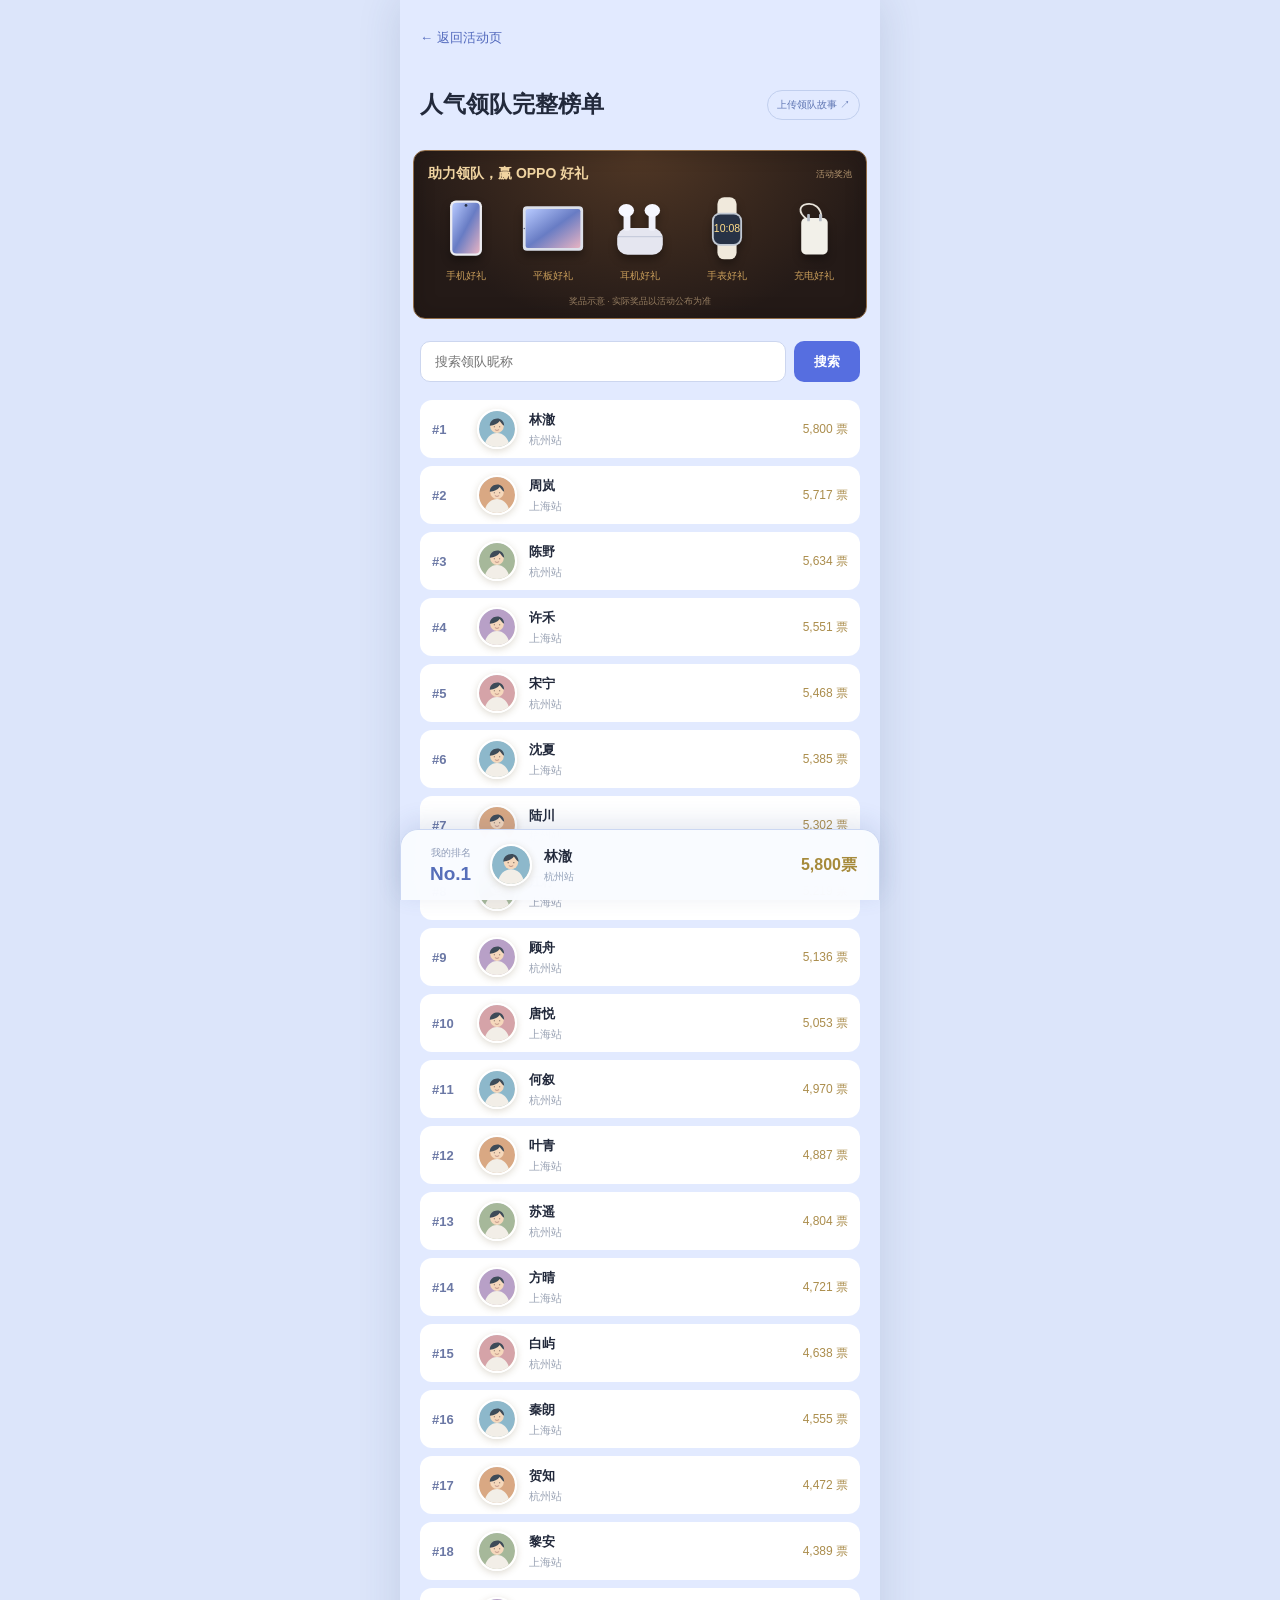
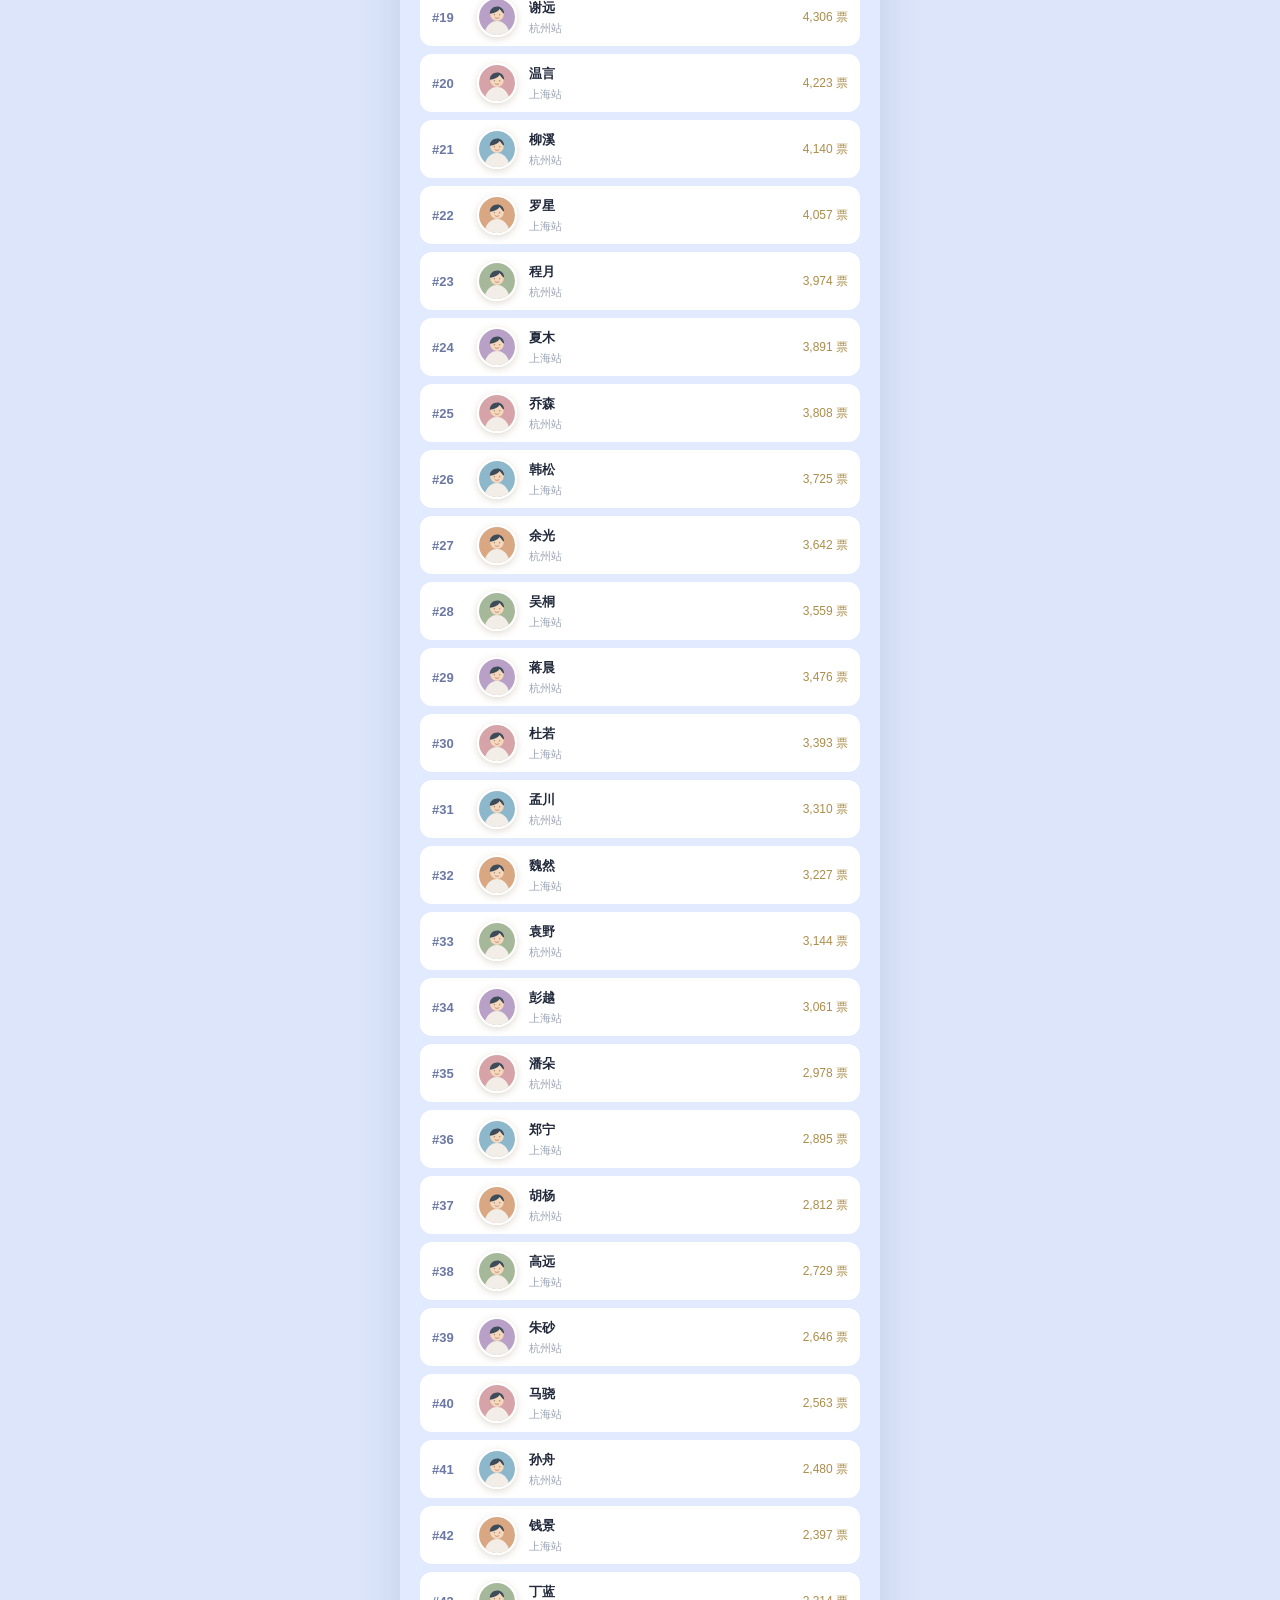
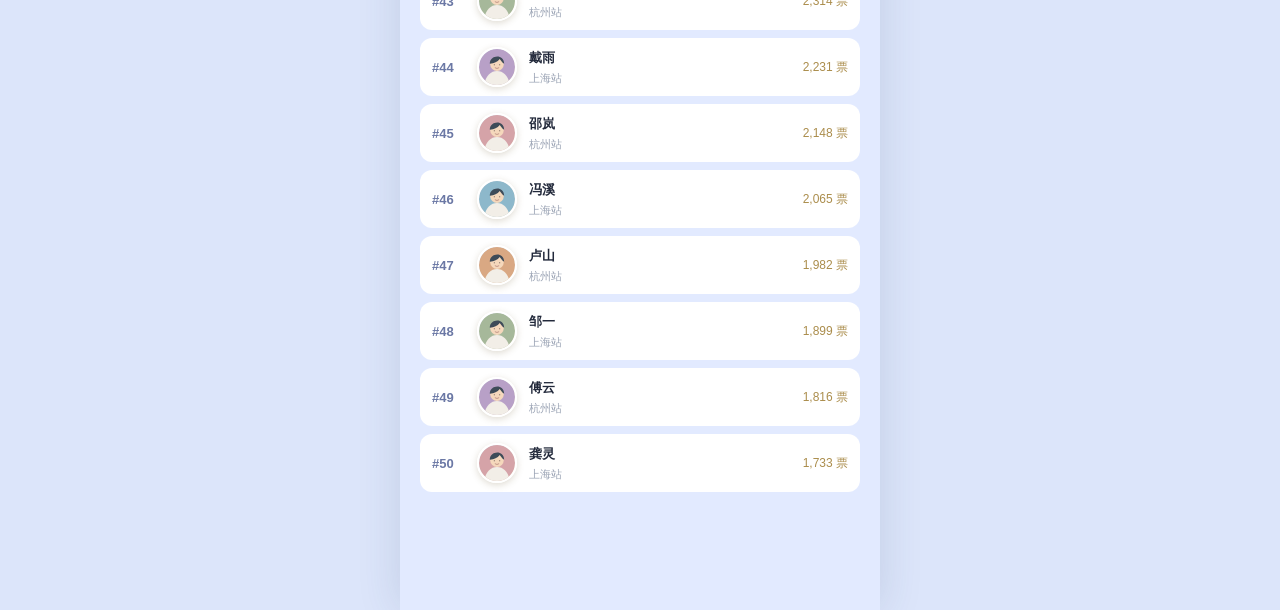
==== ranking.html @ f1cf66a9 "Add 2026 Youxiake leader awards prototype" ====
<!doctype html><html lang="zh-CN"><head><meta charset="utf-8"><meta name="viewport" content="width=device-width,initial-scale=1"><title>人气领队完整榜单</title><link rel="stylesheet" href="style.css"></head><body><main class="page"><section class="full-ranking"><a class="return-link" href="./index.html#vote">← 返回活动页</a><div class="ranking-page-heading"><h1>人气领队完整榜单</h1><a href="./leader-stories.html">上传领队故事 ↗</a></div><section class="prize-pool" aria-labelledby="prizeTitle"><div class="prize-pool-heading"><h2 id="prizeTitle">助力领队，赢 OPPO 好礼</h2><span>活动奖池</span></div><div class="prize-pool-items"><div class="prize-item"><img src="./assets/phone.svg" alt="手机好礼示意图"><span>手机好礼</span></div><div class="prize-item"><img src="./assets/tablet.svg" alt="平板好礼示意图"><span>平板好礼</span></div><div class="prize-item"><img src="./assets/earbuds.svg" alt="耳机好礼示意图"><span>耳机好礼</span></div><div class="prize-item"><img src="./assets/watch.svg" alt="手表好礼示意图"><span>手表好礼</span></div><div class="prize-item"><img src="./assets/charger.svg" alt="充电好礼示意图"><span>充电好礼</span></div></div><p>奖品示意 · 实际奖品以活动公布为准</p></section><form class="ranking-search" id="rankingSearch" role="search"><input id="nicknameSearch" type="search" placeholder="搜索领队昵称" aria-label="搜索领队昵称" autocomplete="off"><button type="submit">搜索</button></form><div id="fullRanking" class="full-ranking-list"></div></section></main><script src="ranking-data.js"></script><script src="ranking.js"></script><script src="leader-popup.js"></script></body></html>
---- style.css ----
:root{font-family:-apple-system,BlinkMacSystemFont,"PingFang SC","Microsoft YaHei",sans-serif;color:#22293b;background:#dce5fa}*{box-sizing:border-box}html{scroll-behavior:smooth}body{margin:0}button{font:inherit;cursor:pointer}.page{max-width:480px;min-height:100vh;margin:auto;background:#e2eaff;box-shadow:0 0 40px #2d467227;overflow:hidden}.hero{position:relative;min-height:430px;padding:42px 26px 30px;text-align:center;background:radial-gradient(circle at 84% 13%,#fff9 0 4%,transparent 25%),linear-gradient(155deg,#dfe9ff,#e9e6ff 70%,#dce8ff)}.hero:before,.hero:after{content:'✦';position:absolute;color:#fff;font-size:46px}.hero:before{left:20px;top:126px}.hero:after{right:26px;bottom:85px;font-size:26px}.brand{display:inline-block;min-width:180px;padding:8px 20px;border:1px solid #b9bdc9;border-radius:30px;background:#fff9;font-size:14px}.brand em{font-style:normal;font-weight:800;color:#6958d9}.year{margin-top:40px;text-align:left;padding-left:10%;font-size:38px;font-weight:300;letter-spacing:2px}.hero h1{margin:5px 0 15px;font-size:35px;font-weight:600;letter-spacing:2px}.hero p{font-size:13px;letter-spacing:2px}.countdown{display:flex;flex-direction:column;gap:6px;width:72%;margin:28px auto 0;padding:14px;border:2px solid #668cff;border-radius:8px;background:#ffffff4d;font-size:12px}.countdown strong{font-size:19px}.photo,.vote,.awards{padding:40px 24px}.photo{text-align:center;padding-top:15px}.eyebrow{display:block;font-size:10px;font-weight:800;letter-spacing:2px;color:#6474a9}.photo h2,.vote h2,.awards h2{margin:12px 0;font-size:27px;line-height:1.3}.photo>p,.vote>p,.awards>p{font-size:13px;line-height:1.7}.photo h2:after{content:'';display:block;width:54px;height:5px;border-radius:5px;background:#ffeb58;margin:12px auto}.photo-grid{display:grid;grid-template-columns:1fr 1fr;gap:8px;margin-top:24px}.tile{display:flex;align-items:end;min-height:160px;padding:10px;border-radius:10px;color:white;text-align:left;font-size:11px;font-weight:700;text-shadow:0 1px 5px #0008}.mountains{background:linear-gradient(145deg,#adc3a7 8%,#70859b 52%,#303d55)}.sky{background:linear-gradient(150deg,#9fcae9,#5f86ac 60%,#30496a)}.city{background:linear-gradient(145deg,#d0b292,#837b73 60%,#4b5664)}.forest{background:linear-gradient(145deg,#b2caa0,#588c7b 55%,#284e5a)}.asset-note{display:block;margin-top:10px;color:#8992a8;font-size:10px}.oppo{position:relative;overflow:hidden;min-height:200px;margin-top:35px;padding:40px 20px;border-radius:18px;background:radial-gradient(circle at 80% 35%,#5678ab 0,#1c315b 45%,#111c3a 75%);color:white;text-align:left}.oppo:after{content:'◉';position:absolute;right:12px;top:24px;font-size:145px;line-height:1;color:#91b7ff44}.oppo span{position:relative;z-index:1;padding:5px 10px;border:1px solid #a9d5ff;border-radius:20px;font-size:11px}.oppo h3{position:relative;z-index:1;margin:34px 0 7px;font-size:21px}.oppo p{position:relative;z-index:1;font-size:11px;color:#c6d4ee}.vote{background:#fff6cf;text-align:center}.vote .eyebrow{color:#a88637}.vote h2{font-size:31px}.ranking{display:flex;align-items:center;justify-content:space-between;margin-top:25px;padding:14px 16px;border-radius:14px;background:#fff;color:#272f45;font-size:13px}.ranking b{color:#e68154}.ranking button,.toolbar button{border:0;background:none;color:#5368d4;font-size:12px}.podium{display:flex;align-items:end;justify-content:center;gap:12px;margin:26px 0 12px}.podium>div{display:flex;flex-direction:column;align-items:center;gap:7px;width:29%}.podium i{font-style:normal;font-size:13px;color:#b49762}.podium b{display:grid;place-items:center;width:70px;height:70px;border:3px solid #fff;border-radius:50%;background:#e6e4df;color:#aaa;font-size:35px;box-shadow:0 5px 13px #ac925530}.podium .champion b{width:90px;height:90px;background:#fff3bb;border-color:#f6ce61;color:#d9b963}.podium span{font-size:12px;color:#8e8070}.vote>small{color:#9b8966;font-size:11px}.main-action{display:block;width:90%;margin:28px auto 0;padding:16px;border:0;border-radius:10px;background:#ffee57;color:#313039;font-weight:800;box-shadow:0 5px 0 #dfc93f}.prize{margin:14px 0 0;color:#9a7444}.awards{text-align:center}.awards h2{font-size:29px}.schedule{display:flex;align-items:center;justify-content:space-between;margin:28px 0;padding:16px;border:1px solid #bfcbf1;border-radius:12px;background:#f3f6ff;text-align:left}.schedule b,.schedule small{display:block}.schedule b{font-size:13px}.schedule small{margin-top:5px;color:#838ba3;font-size:11px}.schedule button{padding:8px 10px;border:1px solid #c8cde0;border-radius:20px;background:white;font-size:11px}.toolbar{display:flex;justify-content:space-between;align-items:center;margin:32px 0 14px;text-align:left}.toolbar b{font-size:19px}.award-nav{display:flex;gap:8px;overflow:auto;scrollbar-width:none;padding-bottom:15px}.award-nav button{flex:none;padding:9px 13px;border:0;border-radius:20px;background:#f4f6ff;color:#6a7594;font-size:12px}.award-nav button.active{background:#566ee0;color:white}.award{scroll-margin-top:20px;margin:12px 0 18px;padding:17px 15px 12px;border:1px solid #d9e0fa;border-radius:18px;background:#fff;text-align:left;box-shadow:0 7px 22px #41609a12}.award-head{display:flex;align-items:center;gap:12px;margin-bottom:17px}.icon{display:grid;place-items:center;flex:none;width:46px;height:46px;border-radius:12px;background:#fff0ca;color:#a87d1e;font-size:25px}.award-head>div:nth-child(2){flex:1}.award-head small{color:#a38c62;font-size:10px}.award-head h3{margin:3px 0;font-size:17px}.award-head p{margin:0;color:#9aa2b2;font-size:11px}.award-head>strong{color:#d6b971;font-size:27px}.award-head>strong small{margin-left:2px;color:#adb4c1}.green .icon{background:#e4f5e9;color:#519975}.coral .icon{background:#fff0e8;color:#e88c69}.blue .icon{background:#e9f1ff;color:#6989d1}.violet .icon{background:#f0ebff;color:#9276d1}.mint .icon{background:#e6f9f5;color:#55ab9a}.rose .icon{background:#ffebf3;color:#d2759c}.winner-row{display:flex;gap:9px;overflow-x:auto;scroll-snap-type:x mandatory;scrollbar-width:none;padding:2px 1px 8px}.winner{position:relative;display:flex;flex:0 0 91px;height:125px;flex-direction:column;align-items:center;justify-content:center;border:1px solid #e2e7f4;border-radius:10px;background:linear-gradient(150deg,#f7f9ff,#eef2fb);scroll-snap-align:start}.winner>span{position:absolute;top:8px;left:9px;color:#b3bbca;font-size:10px}.winner b{font-size:43px;font-weight:300;color:#c1cadc}.winner small{font-size:10px;color:#a7afbd}.subgroup{margin:10px 0 8px;color:#657394;font-size:12px;font-weight:700}.swipe-hint{text-align:right;color:#aab2c2;font-size:10px}.footnote{display:block;margin:30px 0;color:#9ca5ba;font-size:11px}footer{padding:32px;text-align:center;background:#d5e0fa;color:#586c9b;font-weight:700}footer small{font-size:11px;font-weight:400}.toast{position:fixed;z-index:4;left:50%;bottom:28px;transform:translateX(-50%);width:max-content;max-width:90vw;padding:11px 17px;border-radius:20px;background:#263248;color:white;font-size:12px;opacity:0;pointer-events:none;transition:opacity .2s}.toast.visible{opacity:1}dialog{max-width:380px;width:calc(100% - 40px);border:0;border-radius:17px;padding:22px;color:#273047;box-shadow:0 15px 55px #1b2e6070}dialog::backdrop{background:#14234580}dialog h2{margin:5px 0 18px}dialog p{font-size:13px;line-height:1.8}.close{float:right;border:0;background:none;font-size:23px}.dialog-ok{width:100%;margin-top:10px;padding:12px;border:0;border-radius:9px;background:#566ee0;color:white}@media(max-width:360px){.photo,.vote,.awards{padding-left:17px;padding-right:17px}.hero h1{font-size:30px}.tile{min-height:130px}}

.photo-carousel{position:relative;width:min(100%,330px);aspect-ratio:3/4;margin:24px auto 0;overflow:hidden;border-radius:14px;box-shadow:0 12px 30px #334a7540}.photo-track{display:flex;width:100%;height:100%;transition:transform .4s ease}.photo-slide{display:flex;align-items:end;flex:0 0 100%;width:100%;height:100%;padding:22px;color:white;text-align:left;font-size:17px;font-weight:700;text-shadow:0 2px 8px #0008}.photo-arrow{position:absolute;top:50%;transform:translateY(-50%);display:grid;place-items:center;width:34px;height:42px;border:0;border-radius:8px;background:#17243d88;color:white;font-size:29px}.photo-arrow.previous{left:9px}.photo-arrow.next{right:9px}.photo-pagination{display:flex;justify-content:center;gap:7px;margin:14px 0 0}.photo-pagination button{width:7px;height:7px;padding:0;border:0;border-radius:10px;background:#aebbd9}.photo-pagination button.active{width:19px;background:#5f7fe4}@media(prefers-reduced-motion:reduce){.photo-track{transition:none}}

.ranking{align-items:flex-start;text-align:left}.ranking small{color:#9a9da3;font-size:10px}.podium{gap:5px}.podium .leader-card{width:32%;padding:11px 3px 14px;background:#fffefa;border:1px solid #f5e2a0;border-radius:14px}.podium .leader-card:nth-child(2){padding-top:17px;border-color:#eac763;box-shadow:0 7px 18px #d2ae4950}.leader-card{display:flex;flex-direction:column;align-items:center;min-width:0;text-align:center}.leader-rank{font-size:11px;font-weight:800;color:#b18f50}.leader-avatar{display:grid;place-items:center;flex:none;width:48px;height:48px;margin:7px auto;border:2px solid #f1d384;border-radius:50%;background:linear-gradient(145deg,#d6e0f2,#f3e6ca);color:#aaacc0;font-size:24px}.featured .leader-avatar{width:65px;height:65px}.leader-card strong{width:100%;overflow:hidden;text-overflow:ellipsis;white-space:nowrap;font-size:12px}.leader-station{width:100%;overflow:hidden;text-overflow:ellipsis;white-space:nowrap;margin-top:3px;color:#9299a9;font-size:10px}.leader-votes{margin-top:5px;color:#c09049;font-size:10px;font-weight:700}.leader-grid{display:grid;grid-template-columns:repeat(5,minmax(0,1fr));gap:10px 4px;margin-top:20px}.leader-grid .leader-card{padding:8px 1px 9px;background:#fff9e9;border-radius:10px}.leader-grid .leader-avatar{width:42px;height:42px;font-size:20px}.leader-grid .leader-card strong{font-size:10px}.leader-grid .leader-station,.leader-grid .leader-votes{font-size:9px}.ranking-link{display:block;width:90%;margin:20px auto 0;padding:12px;border:1px solid #d3b95f;border-radius:9px;color:#645321;text-decoration:none;font-size:13px;font-weight:700;background:#fff9df}.full-ranking{min-height:100vh;padding:28px 20px;background:#e2eaff}.return-link{display:inline-block;margin-bottom:32px;color:#5269bd;text-decoration:none;font-size:13px}.full-ranking h1{margin:10px 0;font-size:27px}.full-ranking>p{font-size:13px}.ranking-disclaimer{margin:20px 0;padding:13px;border-radius:10px;background:#fff9d9;color:#806d3b;font-size:11px}.full-ranking-row{display:flex;align-items:center;gap:12px;margin-bottom:8px;padding:9px 12px;border-radius:12px;background:#fff}.full-ranking-row>b{width:33px;color:#6b78a5;font-size:13px}.full-ranking-row .leader-avatar{width:40px;height:40px;margin:0;font-size:20px}.full-ranking-row>div:nth-child(3){flex:1}.full-ranking-row strong,.full-ranking-row small{display:block}.full-ranking-row strong{font-size:13px}.full-ranking-row small{margin-top:4px;color:#9aa3b4;font-size:11px}.full-ranking-row>span{color:#ab8d4c;font-size:12px}@media(max-width:360px){.leader-grid{gap:8px 2px}.leader-grid .leader-avatar{width:36px;height:36px}}

/* Compact five-column leader ranking */
.podium{gap:7px;margin:20px 0 12px}.podium .leader-card{padding:9px 3px 10px}.podium .leader-card:nth-child(2){padding-top:12px}.leader-avatar,.featured .leader-avatar,.leader-grid .leader-avatar{display:block;object-fit:cover;margin:0 auto 7px;border:2px solid #fff;border-radius:50%;box-shadow:0 2px 7px #6e5b3038}.featured .leader-avatar{width:57px;height:57px}.leader-grid{gap:7px 4px;margin-top:15px}.leader-grid .leader-card{padding:8px 2px;background:#fff9e9}.leader-grid .leader-avatar{width:40px;height:40px}.leader-identity{display:flex;justify-content:center;align-items:center;gap:2px;width:100%;white-space:nowrap}.leader-identity span{color:#89909a;font-size:9px}.leader-identity strong{width:auto;max-width:42px;font-size:10px}.leader-score{display:flex;justify-content:center;gap:5px;width:100%;margin-top:5px;color:#a7793e;font-size:9px;font-weight:700;white-space:nowrap}.podium .leader-identity span,.podium .leader-identity strong{font-size:11px}.podium .leader-score{font-size:10px}.full-ranking-row .leader-avatar{object-fit:cover}.full-ranking-row>span{font-variant-numeric:tabular-nums}@media(max-width:360px){.leader-grid .leader-avatar{width:34px;height:34px}.leader-grid .leader-identity{gap:1px}.leader-grid .leader-identity span,.leader-grid .leader-identity strong,.leader-grid .leader-score{font-size:8px}}

.award-head{position:relative;justify-content:center;text-align:center}.award-head>div:nth-child(2){flex:0 1 auto}.award-head .icon{position:absolute;left:0;top:0}.award-head>strong{position:absolute;right:0;top:4px}.award-head h3{font-size:18px}.is-revealed{background:linear-gradient(145deg,#4b2d20,#261c1c);border-color:#9b704b;color:#fff}.is-revealed .award-head h3{color:#fff5d8}.is-revealed .award-head p,.is-revealed .award-head small{color:#d3b89e}.is-revealed .award-head>strong{color:#efcd8f}.revealed-grid{display:grid;grid-template-columns:repeat(5,minmax(0,1fr));gap:17px 7px;padding:8px 0 10px}.revealed-winner{min-width:0;text-align:center}.revealed-winner img{display:block;width:min(100%,58px);aspect-ratio:1;margin:0 auto 5px;object-fit:cover;border:2px solid #c18d58;border-radius:50%;background:#bda78d}.revealed-winner span{display:block;overflow:hidden;text-overflow:ellipsis;white-space:nowrap;color:#f4dec2;font-size:11px}@media(max-width:360px){.revealed-grid{gap:14px 4px}.revealed-winner span{font-size:10px}}

.question-avatar{display:grid;place-items:center;width:min(100%,58px);aspect-ratio:1;margin:0 auto 5px;border:2px solid #c7d2ea;border-radius:50%;background:linear-gradient(145deg,#f6f8ff,#e6ecf9);color:#a5b2ca;font-size:28px;font-weight:300}.pending-winner span{color:#a3adbd}.award .subgroup{text-align:center;margin:14px 0 9px}.award .revealed-grid{padding-bottom:4px}

.award-head{min-height:auto;margin-bottom:14px}.award-head>div:nth-child(1){flex:1}.award-head h3{margin:0 0 6px;font-size:19px}.award-head p{font-size:12px;letter-spacing:.3px}.is-revealed .award-head p{color:#d3b89e}

.vote-title{position:relative;display:flex;justify-content:center;align-items:flex-start;margin:8px 0 18px}.vote-title h2{margin:0;font-size:29px}.vote-title button{position:absolute;right:0;top:10px;padding:5px 7px;border:1px solid #d7bd75;border-radius:20px;background:#fff9e8;color:#8d7036;font-size:10px;white-space:nowrap}.half-sheet{position:fixed;top:auto;bottom:0;left:0;right:0;width:min(100%,480px);max-width:none;max-height:65vh;margin:0 auto;padding:24px 23px calc(22px + env(safe-area-inset-bottom));border-radius:20px 20px 0 0;overflow:auto}.half-sheet h2{font-size:21px}.half-sheet ol{padding-left:23px;margin:20px 0}.half-sheet li{margin:0 0 18px;padding-left:2px;font-size:14px}.half-sheet li p{margin:6px 0 0;color:#737d90;font-size:12px;line-height:1.6}.half-sheet .dialog-ok{position:sticky;bottom:0}@media(max-width:390px){.vote-title{padding-top:27px}.vote-title button{top:0}.vote-title h2{font-size:27px}}

.avatar-button{display:block;margin:0 auto;padding:0;border:0;border-radius:50%;background:none;cursor:pointer}.avatar-button:focus-visible{outline:3px solid #5d75df;outline-offset:3px}.leader-dialog{width:min(400px,calc(100% - 28px));max-width:none;max-height:94vh;padding:12px;border:0;border-radius:19px;background:#fff;overflow:auto;box-shadow:0 18px 60px #0e1b3a80}.leader-dialog::backdrop{background:#17213d99}.leader-dialog-inner{position:relative}.leader-dialog-close{position:absolute;z-index:2;right:8px;top:8px;width:32px;height:32px;border:0;border-radius:50%;background:#ffffffd9;color:#29344d;font-size:22px}.leader-poster{position:relative;display:flex;flex-direction:column;align-items:center;justify-content:center;aspect-ratio:3/4;overflow:hidden;border-radius:13px;background:radial-gradient(circle at 50% 30%,#e6ecff 0,#cbd9fc 38%,#687fcb 100%);color:#243258;text-align:center}.poster-brand{position:absolute;top:20px;padding:5px 14px;border:1px solid #8293c1;border-radius:20px;background:#fffb;font-size:11px}.poster-glow{position:absolute;right:25px;top:75px;color:#fff9;font-size:55px}.leader-poster img{width:105px;height:105px;object-fit:cover;border:4px solid white;border-radius:50%;box-shadow:0 8px 25px #324d8a55}.poster-station{margin-top:18px;font-size:13px}.leader-poster h2{margin:5px 0 15px;font-size:30px}.poster-stats{display:flex;width:78%;justify-content:center;gap:38px;padding:13px 0;border-top:1px solid #ffffff9c;border-bottom:1px solid #ffffff9c}.poster-stats small,.poster-stats strong{display:block}.poster-stats small{font-size:11px;color:#4d6097}.poster-stats strong{margin-top:5px;font-size:19px}.poster-caption{position:absolute;bottom:17px;font-size:11px;letter-spacing:2px}.leader-dialog-actions{display:flex;gap:10px;margin-top:12px}.leader-dialog-actions button{flex:1;padding:13px;border:0;border-radius:9px;background:#ffe85a;color:#2d3347;font-weight:700}.leader-dialog-actions button+button{border:1px solid #c9d2e8;background:#fff;color:#5366a4}

.ranking-search{display:flex;gap:8px;margin:22px 0 18px}.ranking-search input{flex:1;min-width:0;padding:12px 14px;border:1px solid #ccd6ef;border-radius:10px;background:#fff;color:#273047;font:inherit;font-size:13px}.ranking-search input:focus{outline:2px solid #7c95e6;outline-offset:1px}.ranking-search button{padding:0 20px;border:0;border-radius:10px;background:#566ee0;color:#fff;font-size:13px;font-weight:600}.ranking-empty{text-align:center;padding:35px 10px;color:#7d89a3;font-size:13px}.full-ranking-row>div:has(>strong){flex:1}

.task-sheet{position:fixed;top:auto;bottom:0;left:0;right:0;width:min(100%,480px);max-width:none;max-height:72vh;margin:0 auto;padding:10px 20px calc(20px + env(safe-area-inset-bottom));overflow:auto;border:0;border-radius:22px 22px 0 0;background:linear-gradient(180deg,#e8eeff,#f8faff);color:#293650;box-shadow:0 -12px 45px #263e6c30}.task-sheet::backdrop{background:#1c2a486e}.task-handle{width:35px;height:4px;margin:0 auto 20px;border-radius:5px;background:#bbc9e9}.task-heading{display:flex;justify-content:space-between;align-items:center;margin-bottom:8px}.task-heading span{font-size:11px;color:#7184b5;letter-spacing:2px}.task-heading h2{margin:5px 0 9px;font-size:21px}.task-close{align-self:flex-start;width:30px;height:30px;padding:0;border:0;border-radius:50%;background:#fff;color:#7c88a4;font-size:23px}.task-row{display:flex;align-items:center;gap:11px;padding:17px 0;border-bottom:1px solid #dfe6f5}.task-row:last-child{border:0}.task-icon{display:grid;place-items:center;flex:none;width:40px;height:44px;border-radius:12px;background:#dee7ff;color:#637bdd;font-size:25px}.task-copy{flex:1;min-width:0}.task-name{font-size:13px;font-weight:700;line-height:1.5}.task-type{display:inline-block;margin-top:4px;padding:2px 6px;border-radius:4px;background:#e9eefc;color:#8894b1;font-size:9px}.task-copy p{margin:5px 0;color:#8b96ae;font-size:10px;line-height:1.6}.task-copy strong{font-size:11px;color:#a58a31}.task-action{flex:none;padding:8px 12px;border:0;border-radius:20px;background:#ffeb66;color:#635323;font-size:12px;font-weight:600}.task-action:active{background:#f2d950}.task-feedback{margin:5px 0 0;font-size:11px;line-height:1.7;color:#657ba7}.task-feedback:empty{display:none}@media(max-width:360px){.task-sheet{padding-left:15px;padding-right:15px}.task-row{gap:8px}.task-icon{width:33px;height:38px}.task-action{padding:8px 10px}.task-heading h2{font-size:19px}}

.task-copy .task-type{display:block;width:max-content;margin:0 0 7px;padding:0;background:none;color:#596fa9;font-size:12px;font-weight:700}.task-copy p{margin:0 0 7px;color:#485974;font-size:12px;line-height:1.7}

.available-points{margin:11px 0 0;text-align:center;color:#8994aa;font-size:11px;line-height:1.5}.available-points b{margin-left:4px;color:#a58a31;font-size:13px;font-weight:700}.task-points{margin:0 0 2px;text-align:left}

.vote-result{width:min(340px,calc(100% - 48px));padding:27px 22px 20px;text-align:center;border:0;border-radius:18px;background:#f8faff;color:#293650}.vote-result::backdrop{background:#14234570}.vote-success-icon{display:grid;place-items:center;width:48px;height:48px;margin:0 auto 13px;border-radius:50%;background:#e3ebff;color:#617cdf;font-size:27px}.vote-result h2{margin:0 0 15px;font-size:21px}.vote-result p{margin:0;font-size:14px;line-height:1.9}.vote-result p strong{color:#a58a31;white-space:nowrap}.vote-result>small{display:block;margin-top:9px;color:#8b95ab;font-size:11px}.vote-result form button{width:100%;margin-top:24px;padding:12px;border:0;border-radius:9px;background:#ffeb66;color:#635323;font-weight:700}

.poster-award{margin-top:8px;padding:7px 15px;border:1px solid #ffffffa6;border-radius:20px;background:#ffffff40;color:#475d9a;font-size:13px;letter-spacing:2px}.leader-dialog-inner>.poster-stats{width:100%;margin:12px 0 0;padding:13px 0;border:1px solid #e3e9f6;border-radius:10px;background:#f5f8ff;gap:0}.leader-dialog-inner>.poster-stats>div{flex:1}.leader-dialog-inner>.poster-stats>div+div{border-left:1px solid #dce4f3}.leader-dialog-inner>.poster-stats strong{font-size:19px;color:#334c8c}.leader-promotions{display:grid;grid-template-columns:repeat(2,minmax(0,1fr));gap:12px;margin-top:14px}.leader-promotions[hidden]{display:none}.leader-promotion{min-width:0;display:block;text-decoration:none;text-align:left;color:#33415d}.leader-promotion img{display:block;width:100%;aspect-ratio:1;object-fit:cover;border-radius:9px;background:#e9edf7}.leader-promotion>span{display:block;margin:6px 0 3px;color:#8b97ad;font-size:10px}.leader-promotion>strong{display:-webkit-box;-webkit-box-orient:vertical;-webkit-line-clamp:2;overflow:hidden;font-size:12px;font-weight:600;line-height:1.6}.leader-dialog{overscroll-behavior:contain}

/* Compact profile promotions, with the poster kept at a 3:4 ratio. */
.leader-dialog{width:min(360px,calc(100% - 28px));padding:10px;max-height:96dvh}
.leader-poster{width:min(100%,calc((100dvh - 310px)*.75));min-width:150px;margin:0 auto}
.leader-poster img{width:clamp(60px,12dvh,95px);height:clamp(60px,12dvh,95px)}
.leader-poster .poster-brand{top:12px;padding:4px 10px;font-size:10px}
.leader-poster .poster-station{margin-top:10px;font-size:11px}
.leader-poster h2{margin:4px 0 7px;font-size:26px}
.leader-poster .poster-award{margin-top:3px;padding:5px 9px;font-size:11px;letter-spacing:1px}
.leader-poster .poster-caption{bottom:11px;font-size:9px;letter-spacing:1px}
.leader-poster .poster-glow{top:50px;font-size:38px;right:15px}
.leader-dialog-inner>.poster-stats{margin-top:8px;padding:7px 0}
.leader-dialog-inner>.poster-stats strong{margin-top:2px;font-size:17px}
.leader-promotions{grid-template-columns:1fr;gap:7px;margin-top:9px}
.leader-promotion{display:grid;grid-template-columns:48px minmax(0,1fr);grid-template-rows:auto auto;column-gap:10px;row-gap:2px;align-items:center;padding:5px 7px;border:1px solid #e6ebf6;border-radius:9px;background:#f8faff}
.leader-promotion img{grid-row:1/3;width:48px;height:48px;aspect-ratio:1;border-radius:6px}
.leader-promotion>span{align-self:end;margin:0;font-size:9px}
.leader-promotion>strong{align-self:start;font-size:11px;line-height:1.5;-webkit-line-clamp:2}
.leader-dialog .available-points{margin-top:7px;font-size:10px}
.leader-dialog-actions{margin-top:7px;gap:8px}
.leader-dialog-actions button{padding:10px;font-size:13px}
@media(max-height:650px){.leader-poster{min-width:135px}.leader-poster img{width:60px;height:60px}.leader-poster h2{font-size:22px}.leader-poster .poster-caption{font-size:8px}.leader-promotion{grid-template-columns:40px minmax(0,1fr)}.leader-promotion img{width:40px;height:40px}}

.leader-dialog-inner>.poster-stats{justify-content:flex-start;gap:17px;width:auto;margin:0 38px 9px 2px;padding:4px 0;border:0;border-radius:0;background:none;text-align:left}.leader-dialog-inner>.poster-stats>div{display:flex;align-items:baseline;gap:5px;flex:0 1 auto}.leader-dialog-inner>.poster-stats>div+div{border:0}.leader-dialog-inner>.poster-stats small{font-size:10px;color:#929db2}.leader-dialog-inner>.poster-stats strong{margin:0;font-size:12px;color:#536a9f}.leader-dialog-close{top:0;right:0;width:26px;height:26px;font-size:20px}

.leader-dialog-inner>.poster-stats{justify-content:center;gap:18px;width:100%;margin:8px 0 0;padding:2px 0;text-align:center}.leader-dialog-inner>.poster-stats>strong{font-size:12px;font-weight:600;color:#536a9f}

.leader-dialog-inner>.poster-stats{justify-content:flex-start;gap:12px;padding:2px 4px}.poster-stats>a{margin-left:auto;color:#8390ad;font-size:10px;text-decoration:none;font-weight:400}.vote-details{padding:25px 22px;min-height:100dvh}.vote-details h1{margin:0 0 23px;font-size:24px}.vote-detail-summary{padding:24px;border-radius:17px;background:#f8faff;text-align:center}.vote-detail-summary img{width:64px;height:64px;border-radius:50%;border:3px solid white}.vote-detail-summary h2{margin:9px 0 3px;font-size:18px}.vote-detail-summary>span{font-size:11px;color:#929db4}.vote-detail-summary>strong{display:block;margin:20px 0 4px;font-size:29px;color:#536bc6}.vote-detail-summary>small{font-size:11px;color:#939eb6}.detail-list-title{display:flex;align-items:center;justify-content:space-between;margin:28px 0 13px}.detail-list-title h2{margin:0;font-size:17px}.detail-list-title small{color:#929eb5;font-size:10px}.vote-record{display:flex;align-items:center;justify-content:space-between;gap:12px;margin-bottom:9px;padding:16px;border-radius:12px;background:white}.vote-record strong{display:block;font-size:13px}.vote-record small,.vote-record span{display:block;margin-top:6px;font-size:10px;color:#99a3b7}.vote-record b{flex:none;color:#a78c3e;font-size:15px}

.vote-source{padding:18px 16px;margin-bottom:12px;border-radius:14px;background:#fff}.vote-source-heading{display:flex;align-items:center;justify-content:space-between;gap:12px}.vote-source-heading h3{margin:0;font-size:15px}.vote-source-heading>strong{color:#a58a31;font-size:19px;white-space:nowrap}.vote-source-formula{margin:13px 0 7px;color:#596fa3;font-size:12px;line-height:1.6}.vote-source-detail{margin:0;color:#8c98af;font-size:11px;line-height:1.7}.vote-source-rule{margin:12px 0 0;padding-top:11px;border-top:1px solid #edf0f7;color:#99a3b6;font-size:10px;line-height:1.8}.personal-vote-records{margin-top:13px;font-size:11px;color:#7f8fab}.personal-vote-records summary{cursor:pointer}.personal-vote-row{display:flex;justify-content:space-between;padding:10px 0;border-bottom:1px solid #edf0f7}.personal-vote-row strong{color:#a58a31}

.award-nav{scroll-snap-type:x proximity;overscroll-behavior-x:contain;padding-bottom:13px}.award-nav button{scroll-snap-align:start;padding:9px 14px}

.award-head{padding-top:24px}.award-share{position:absolute;right:0;top:-3px;border:1px solid #d3dced;border-radius:20px;background:transparent;color:#8796b6;font-size:10px;padding:4px 8px}.is-revealed .award-share{color:#e9cead;border-color:#9e7e5d}.award-winner-button{padding:0;border:0;background:transparent;font:inherit;cursor:pointer}.revealed-winner span{white-space:normal;font-size:10px;line-height:1.6}.revealed-winner span small{font-size:8px;opacity:.7;white-space:nowrap}.award-poster-dialog{width:min(360px,calc(100% - 30px));max-height:94dvh;padding:12px;border:0;border-radius:17px;background:#f8faff;overflow:auto}.award-poster-dialog::backdrop{background:#16213b99}.award-poster-dialog>.close{margin-bottom:7px}.award-poster-preview{display:block;clear:both;width:100%;border-radius:10px}.award-poster-preview[hidden]{display:none}.award-poster-share{width:100%;margin-top:12px;padding:12px;border:0;border-radius:9px;background:#ffeb66;color:#635323;font-weight:700}.award-share-options{display:flex;gap:8px;margin-top:9px}.award-share-options[hidden]{display:none}.award-share-options button{flex:1;padding:10px 4px;border:1px solid #d8e0f2;border-radius:9px;background:white;color:#6176a4;font-size:12px}.award-poster-message{margin:9px 0 0;color:#8c9ab4;font-size:11px;line-height:1.6}.award-poster-message:empty{display:none}

.creation-section{padding:33px 24px 40px;text-align:center;background:#e6edff}.creation-section h2{margin:12px 0 9px;font-size:27px}.creation-intro{margin:0 0 24px;color:#8391b0;font-size:12px}.creation-card{margin:14px 0 0;padding:17px;border:1px solid #cedbf4;border-radius:16px;background:#f6f8ff;text-align:left}.creation-card-heading{display:flex;align-items:center;justify-content:space-between;gap:8px}.creation-card-heading h3{margin:0;font-size:17px;color:#344c85}.creation-card-heading button{flex:none;padding:7px 11px;border:0;border-radius:20px;background:#ffed6c;color:#786328;font-size:11px}.creation-card-body{display:flex;align-items:center;gap:13px;margin-top:17px}.creation-card-body>p{flex:1;margin:0;color:#7584a4;font-size:11px;line-height:1.9}.creation-art{display:flex;flex:0 0 37%;aspect-ratio:3/4;flex-direction:column;justify-content:center;align-items:center;overflow:hidden;border-radius:10px;text-align:center}.glow-art{background:linear-gradient(150deg,#d8e4ff,#a0b8ee);color:#fff4bb}.daily-art{background:linear-gradient(150deg,#daeadd,#9cbea9);color:#fffce4}.creation-art>span{font-size:38px}.creation-art>b{margin-top:9px;font-size:16px;line-height:1.5}.creation-art>small{margin-top:14px;font-size:6px;letter-spacing:.7px;color:#ffffffbd}@media(max-width:360px){.creation-section{padding-left:17px;padding-right:17px}.creation-card{padding:13px}.creation-card-heading h3{font-size:15px}.creation-card-body{gap:8px}.creation-card-body>p{font-size:10px}.creation-art>b{font-size:14px}}

.hero{min-height:350px}.vote-countdown{display:flex;justify-content:center;align-items:center;gap:10px;margin:0 auto 20px;color:#9a8246}.vote-countdown>span{font-size:11px}.vote-countdown>div{display:flex;align-items:center;gap:4px;font-variant-numeric:tabular-nums}.vote-countdown b{min-width:28px;padding:5px 4px;border-radius:5px;background:#fff9e6;color:#80612a;font-size:16px;box-shadow:0 1px 3px #ad8a2320}.vote-countdown em{font-style:normal;font-size:11px;margin-right:4px}.vote-countdown i{font-style:normal;font-size:14px;font-weight:700}

.oppo{min-height:100px;padding:17px 18px}.oppo h3{margin:14px 0 5px;font-size:18px}.oppo p{margin:0;font-size:10px}.oppo span{padding:3px 8px;font-size:10px}.oppo:after{top:0;right:16px;font-size:105px}

.prize-pool{margin:20px -7px 22px;padding:14px 10px 10px;border:1px solid #94704a;border-radius:12px;background:radial-gradient(ellipse at 50% 0,#503725,#241a17 75%);box-shadow:inset 0 0 20px #100b0c40}.prize-pool-heading{display:flex;align-items:center;justify-content:space-between;gap:8px;padding:0 4px}.prize-pool-heading h2{margin:0;color:#f0d4a1;font-size:14px;font-weight:600}.prize-pool-heading>span{font-size:9px;color:#b2946e;white-space:nowrap}.prize-pool-items{display:grid;grid-template-columns:repeat(5,minmax(0,1fr));gap:3px;margin-top:12px}.prize-item{min-width:0;text-align:center}.prize-item img{display:block;width:100%;aspect-ratio:184/150;object-fit:contain;filter:drop-shadow(0 5px 4px #0005)}.prize-item>span{display:block;margin-top:5px;color:#c89d5a;font-size:10px;line-height:1.5}.prize-pool>p{margin:12px 0 0;text-align:center;font-size:9px;color:#947c60}@media(max-width:360px){.prize-pool-heading h2{font-size:12px}.prize-item>span{font-size:9px}}

.ranking-page-heading{display:flex;align-items:center;justify-content:space-between;gap:10px}.ranking-page-heading h1{font-size:23px;margin:10px 0}.ranking-page-heading>a{flex:none;padding:7px 9px;border:1px solid #c1cfee;border-radius:20px;color:#5f76b3;text-decoration:none;font-size:10px}.story-page{padding:27px 22px 35px;min-height:100dvh}.story-page h1{font-size:25px;margin:0 0 23px}.story-identity{display:flex;align-items:center;gap:12px}.story-identity img{width:45px;height:45px;border-radius:50%}.story-identity b{font-size:14px}.story-identity small{display:block;margin-top:5px;font-size:11px;color:#8d9ab4}.story-demo-note{font-size:10px;color:#8d9bb7;line-height:1.7;margin:15px 0 23px}.story-section{padding:18px;margin-bottom:16px;border-radius:15px;background:#fff}.story-section-heading{display:flex;align-items:center;justify-content:space-between}.story-section-heading h2{margin:0;font-size:19px}.story-section-heading span{color:#99a6bd;font-size:10px}.story-section>p,.story-section>label{display:block;font-size:11px;color:#8a98b2;line-height:1.7}.encounter-option{display:flex;align-items:center;gap:9px;padding:13px 0;border-bottom:1px solid #edf1f8;cursor:pointer}.encounter-option input{accent-color:#637ee0}.encounter-option img{width:49px;height:49px;object-fit:cover;border-radius:7px}.encounter-option b{font-size:12px;font-weight:600;line-height:1.6}.encounter-option small{display:block;color:#a1adc0;font-size:10px;margin-top:5px}.story-submit,.story-recognize{width:100%;padding:12px;margin-top:15px;border:0;border-radius:9px;background:#ffeb66;color:#766225;font-size:13px;font-weight:600}.story-recognize{background:#edf2ff;color:#637cbc;margin-top:9px}.story-section textarea,.story-section input[type="text"],#rednoteTitle{display:block;width:100%;margin-top:9px;padding:11px;border:1px solid #dce4f3;border-radius:9px;font:inherit;font-size:12px;color:#344967;resize:vertical;box-sizing:border-box}.story-section .story-status{margin:10px 0 0;font-size:11px;color:#6b83b8}.story-status:empty{display:none}.story-link-preview{display:flex;align-items:center;gap:11px;padding:14px 0}.story-link-preview img{width:60px;height:60px;object-fit:cover;border-radius:8px}.story-link-preview span{font-size:12px}.story-link-preview small{display:block;margin-top:6px;color:#99a6bd;font-size:10px}#rednotePreview>label{font-size:11px;color:#8190ab}@media(max-width:380px){.ranking-page-heading h1{font-size:20px}.ranking-page-heading>a{font-size:9px;padding:7px}.story-page{padding-left:17px;padding-right:17px}}

.story-review{margin:15px 0;padding:11px 12px;border-radius:9px;background:#f3f6fc;color:#8293b2}.story-review b{font-size:12px}.story-review p{margin:5px 0 0;font-size:11px;line-height:1.7}.story-review.pending{background:#fff8df;color:#a48a3d}.story-review.rejected{background:#fff0ed;color:#bd7d6b}.story-review.approved{background:#edf7f0;color:#649675}.story-section button:disabled{background:#edf0f5;color:#a6afbf;cursor:default}.story-section input:disabled,.story-section textarea:disabled{opacity:.7;background:#f6f7fa}.review-demo{margin:25px 0 0;padding:13px;border:1px dashed #bbc9e6;border-radius:9px;color:#8c9bb8;font-size:11px}.review-demo summary{cursor:pointer}.review-demo p{line-height:1.6}.review-demo label{display:flex;align-items:center;justify-content:space-between;margin-top:10px}.review-demo select{padding:6px;border:1px solid #ced8ed;border-radius:6px;background:#fff;color:#637cae;font:inherit}

.full-ranking.with-my-rank{padding-bottom:calc(110px + env(safe-area-inset-bottom))}.my-floating-rank{position:fixed;z-index:3;bottom:0;left:50%;transform:translateX(-50%);display:flex;align-items:center;gap:12px;width:min(100%,480px);padding:14px 22px calc(14px + env(safe-area-inset-bottom));border:1px solid #cbd7f2;border-bottom:0;border-radius:18px 18px 0 0;background:#f9fbfff5;backdrop-filter:blur(14px);box-shadow:0 -6px 25px #344f8e24}.my-rank-position{min-width:55px;text-align:center}.my-rank-position small{display:block;color:#8e9bb7;font-size:10px}.my-rank-position strong{display:block;margin-top:3px;color:#566eb9;font-size:19px}.my-floating-rank .avatar-button{flex:none;margin:0}.my-floating-rank .leader-avatar{width:42px;height:42px;margin:0}.my-rank-identity{flex:1;min-width:0}.my-rank-identity>strong{font-size:14px}.my-rank-identity>small{display:block;margin-top:4px;color:#92a0b8;font-size:10px}.my-rank-votes{color:#a68a3b;font-size:16px;white-space:nowrap}

.encounter-option[hidden]{display:none}.submitted-note-title{margin:0 0 6px;font-size:13px;color:#60759c;font-weight:600}

.story-section-heading .story-review{margin:0;padding:4px 8px;border-radius:6px;line-height:1.4}.story-section-heading .story-review b{font-size:10px;font-weight:500}

.vote-source-empty .vote-source-heading>strong{color:#b3bed1}.vote-source-empty .vote-source-formula{margin-bottom:0;color:#a8b2c4}

.photo-wall{margin:24px -24px 0;padding:12px 12px 12px;overflow-x:auto;overscroll-behavior-x:contain;scroll-snap-type:x proximity;scrollbar-width:none;background:#101314;touch-action:pan-x pan-y}.photo-wall::-webkit-scrollbar{display:none}.photo-wall-track{display:flex;gap:12px;width:max-content}.photo-wall-column{display:flex;flex-direction:column;gap:12px;width:230px;scroll-snap-align:start}.photo-wall-item{flex:none;overflow:hidden;border-radius:12px;background:linear-gradient(145deg,#a9c6d3,#5b7784)}.photo-wall-item.wide{height:172px}.photo-wall-item.tall{height:270px}.photo-wall-item img{display:block;width:100%;height:100%;object-fit:cover}.photo-wall:focus-visible{outline:2px solid #6c86d4;outline-offset:3px}@media(max-width:360px){.photo-wall{margin-left:-17px;margin-right:-17px}.photo-wall-column{width:205px}.photo-wall-item.wide{height:154px}.photo-wall-item.tall{height:242px}}

.photo-wall{margin:20px -8px 0;padding:0 0 4px;background:transparent}.photo-wall-track{gap:8px}.photo-wall-column{width:clamp(100px,29vw,132px);gap:8px}.photo-wall-item{border-radius:9px}.photo-wall-item.wide{height:96px}.photo-wall-item.tall{height:144px}@media(max-width:360px){.photo-wall{margin-left:-6px;margin-right:-6px}.photo-wall-column{width:calc((100vw - 38px)/3)}.photo-wall-item.wide{height:82px}.photo-wall-item.tall{height:124px}}

.photo-section-heading{position:relative;padding:0 0 10px}.photo-section-heading h2{margin:12px 0 0}.photo-section-heading>a{display:block;width:max-content;margin:0 0 0 auto;color:#7a8cb5;text-decoration:none;font-size:10px;padding:4px 0}.photo-section-heading h2:after{position:absolute;left:50%;bottom:0;transform:translateX(-50%);margin:0}.photo-section-heading+p{margin-top:10px}.photography-page{padding:27px 20px 35px;min-height:100dvh}.photography-page h1{font-size:26px;margin:12px 0}.photography-page>p{font-size:12px;line-height:1.8;color:#7e8fae}.exhibition-grid{display:grid;grid-template-columns:repeat(2,minmax(0,1fr));gap:12px;margin-top:25px}.exhibition-photo{margin:0;border-radius:12px;overflow:hidden;background:#f8faff}.exhibition-photo img{display:block;width:100%;aspect-ratio:3/4;object-fit:cover}.exhibition-photo figcaption{padding:10px 11px;color:#6d80a6;font-size:12px}

.hero{min-height:0;padding-bottom:22px}.hero .year{margin-top:28px}.photo{padding-top:8px}.photo-section-heading{padding-bottom:15px}.photo-section-heading>a{position:absolute;right:0;top:7px;margin:0;font-size:10px}.photo-section-heading h2{font-size:25px}.photo-section-heading+p{margin-top:9px}@media(max-width:360px){.photo-section-heading h2{font-size:23px}.photo-section-heading>a{font-size:9px;right:-4px}}

.oppo-video-section{margin-top:26px;text-align:left}.oppo-video-heading{display:flex;align-items:center;justify-content:space-between;gap:8px;margin:0 2px 10px}.oppo-video-heading strong{font-size:14px;color:#415982}.oppo-video-heading>span{font-size:10px;color:#8798b8}.oppo-video-player{position:relative;aspect-ratio:16/9;overflow:hidden;border-radius:13px;background:#172238;box-shadow:0 6px 17px #36508224}.oppo-video-player video{display:block;width:100%;height:100%;object-fit:contain}.oppo-video-play{position:absolute;left:50%;top:45%;transform:translate(-50%,-50%);display:grid;place-items:center;width:51px;height:51px;padding:0;border:1px solid #ffffffa8;border-radius:50%;background:#17223880;color:#fff;backdrop-filter:blur(5px)}.oppo-video-play span{padding-left:3px;font-size:21px}.oppo-video-play[hidden]{display:none}.oppo-video-status{margin:9px 0 0;color:#8798b8;font-size:11px;line-height:1.6}.oppo-video-status:empty{display:none}

.photo-section-heading{margin-bottom:16px}.photo-section-heading h2{margin-top:0}.creation-section h2{margin-top:0;margin-bottom:22px}.awards>h2{margin-top:0}.vote-title{margin-top:0}
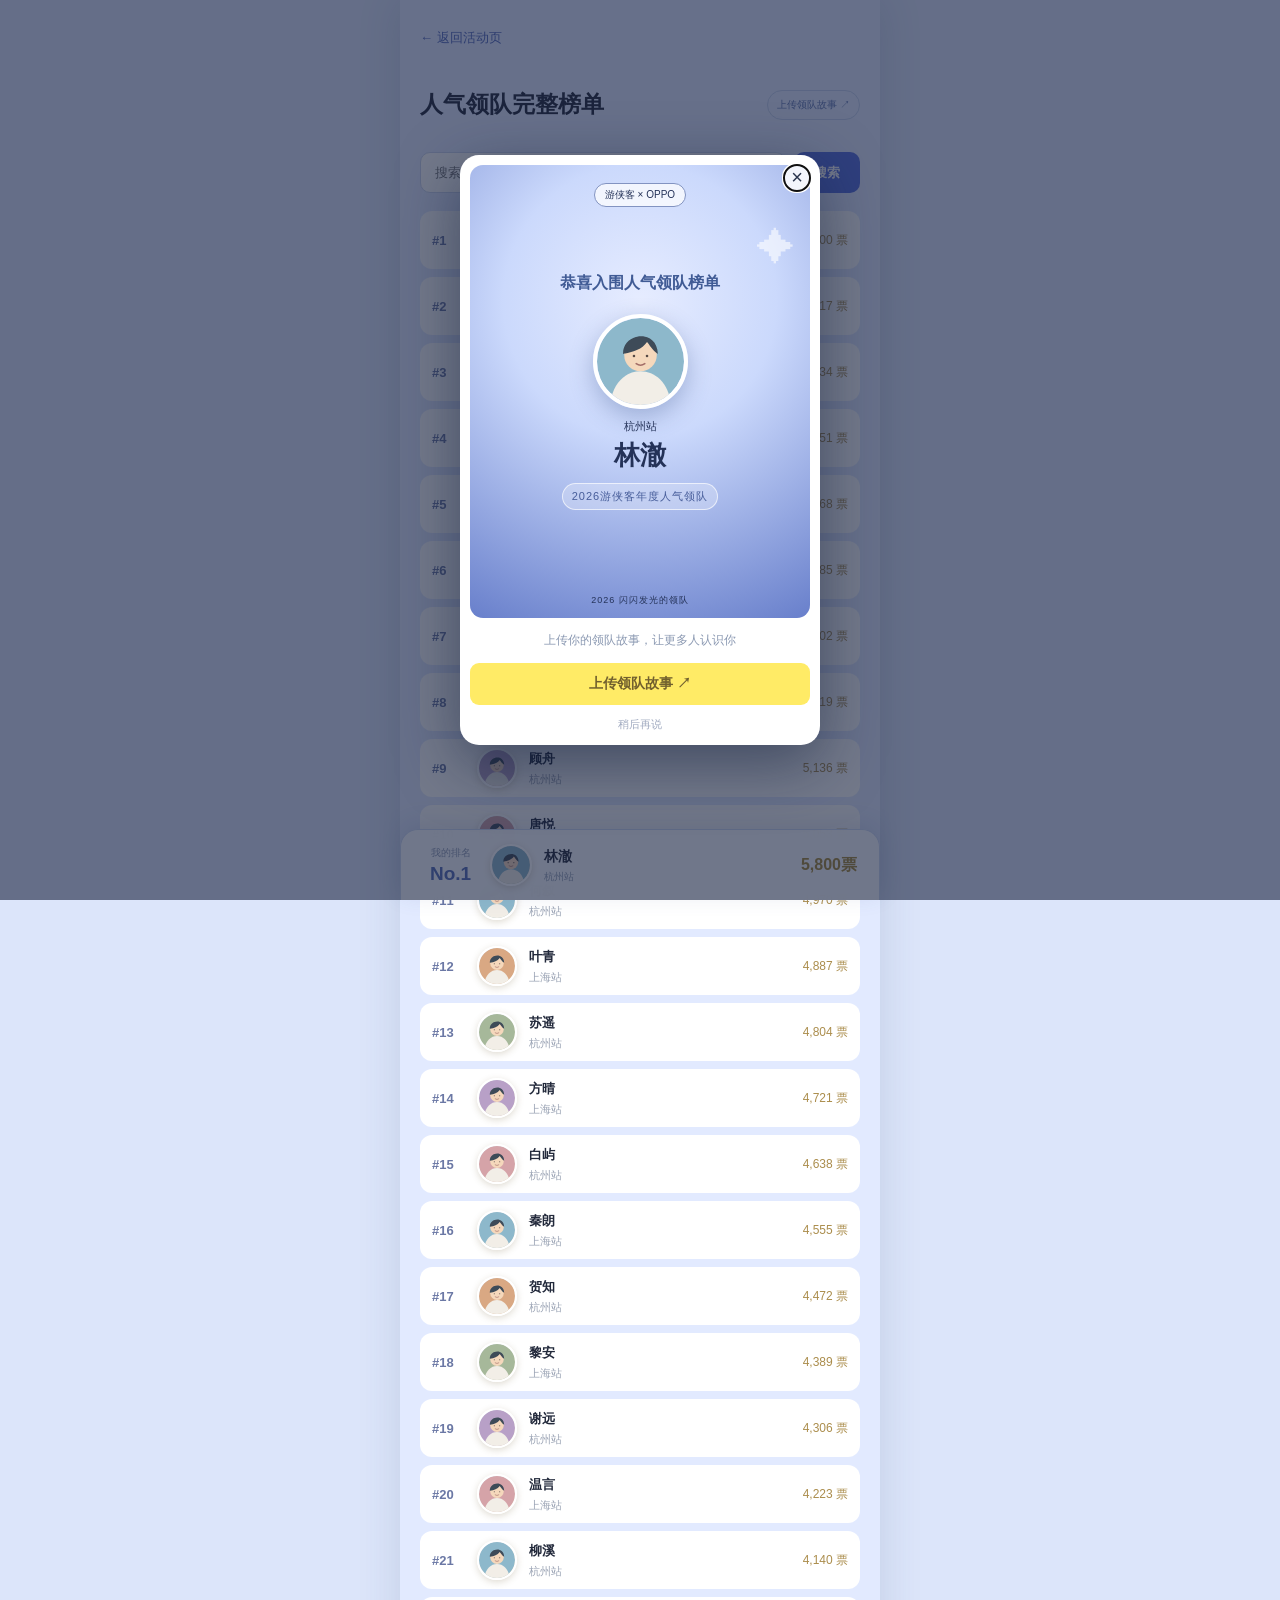
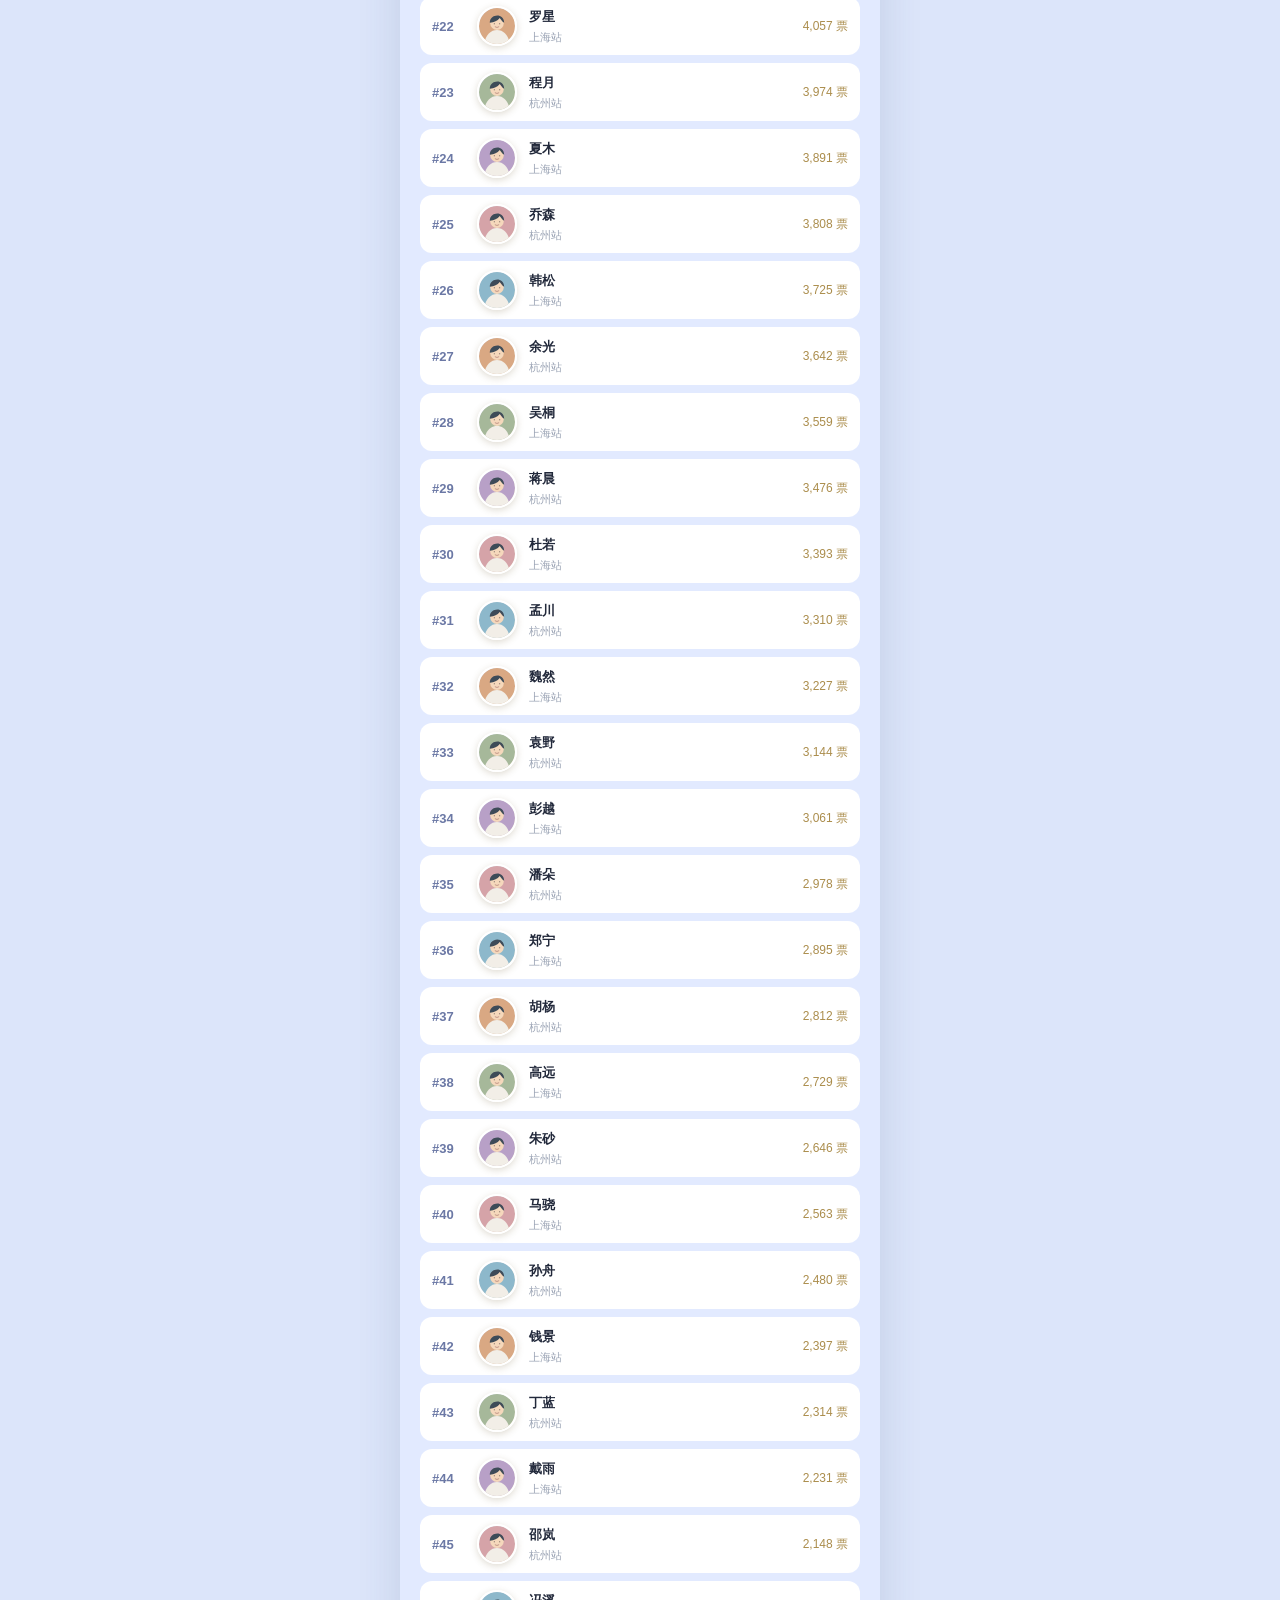
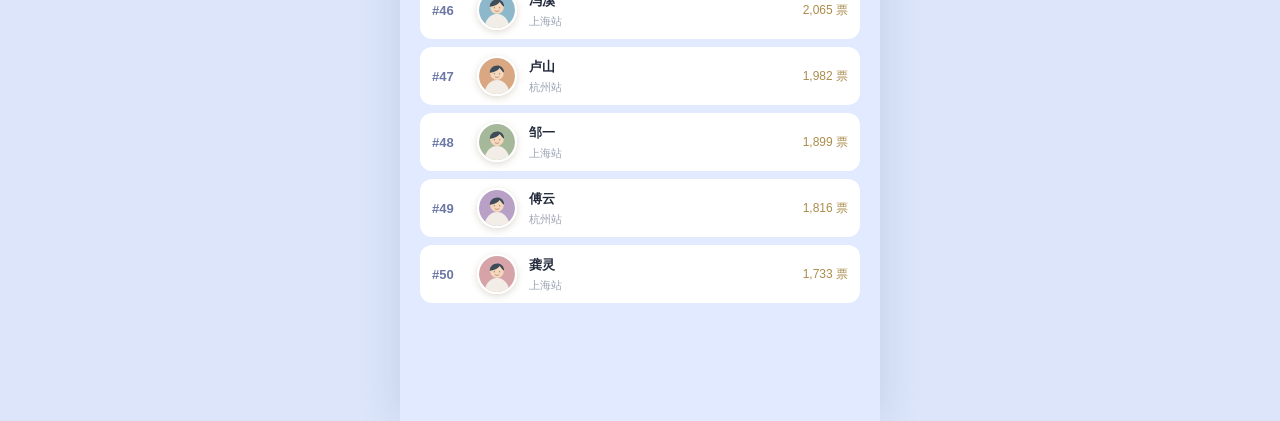
==== commit 61217d00: "Update ranking, task rewards, lottery, posters and four story topics" ====
--- a/ranking.html
+++ b/ranking.html
@@ -1 +1 @@
-<!doctype html><html lang="zh-CN"><head><meta charset="utf-8"><meta name="viewport" content="width=device-width,initial-scale=1"><title>人气领队完整榜单</title><link rel="stylesheet" href="style.css"></head><body><main class="page"><section class="full-ranking"><a class="return-link" href="./index.html#vote">← 返回活动页</a><div class="ranking-page-heading"><h1>人气领队完整榜单</h1><a href="./leader-stories.html">上传领队故事 ↗</a></div><section class="prize-pool" aria-labelledby="prizeTitle"><div class="prize-pool-heading"><h2 id="prizeTitle">助力领队，赢 OPPO 好礼</h2><span>活动奖池</span></div><div class="prize-pool-items"><div class="prize-item"><img src="./assets/phone.svg" alt="手机好礼示意图"><span>手机好礼</span></div><div class="prize-item"><img src="./assets/tablet.svg" alt="平板好礼示意图"><span>平板好礼</span></div><div class="prize-item"><img src="./assets/earbuds.svg" alt="耳机好礼示意图"><span>耳机好礼</span></div><div class="prize-item"><img src="./assets/watch.svg" alt="手表好礼示意图"><span>手表好礼</span></div><div class="prize-item"><img src="./assets/charger.svg" alt="充电好礼示意图"><span>充电好礼</span></div></div><p>奖品示意 · 实际奖品以活动公布为准</p></section><form class="ranking-search" id="rankingSearch" role="search"><input id="nicknameSearch" type="search" placeholder="搜索领队昵称" aria-label="搜索领队昵称" autocomplete="off"><button type="submit">搜索</button></form><div id="fullRanking" class="full-ranking-list"></div></section></main><script src="ranking-data.js"></script><script src="ranking.js"></script><script src="leader-popup.js"></script></body></html>+<!doctype html><html lang="zh-CN"><head><meta charset="utf-8"><meta name="viewport" content="width=device-width,initial-scale=1"><title>人气领队完整榜单</title><link rel="stylesheet" href="style.css"></head><body><main class="page"><section class="full-ranking"><a class="return-link" href="./index.html#vote">← 返回活动页</a><div class="ranking-page-heading"><h1>人气领队完整榜单</h1><a href="./leader-stories.html">上传领队故事 ↗</a></div><form class="ranking-search" id="rankingSearch" role="search"><input id="nicknameSearch" type="search" placeholder="搜索领队昵称" aria-label="搜索领队昵称" autocomplete="off"><button type="submit">搜索</button></form><div id="fullRanking" class="full-ranking-list"></div></section></main><script src="ranking-data.js"></script><script src="ranking.js"></script><script src="leader-popup.js"></script><script src="nomination-reminder.js"></script></body></html>
--- a/style.css
+++ b/style.css
@@ -1,96 +1,130 @@
-:root{font-family:-apple-system,BlinkMacSystemFont,"PingFang SC","Microsoft YaHei",sans-serif;color:#22293b;background:#dce5fa}*{box-sizing:border-box}html{scroll-behavior:smooth}body{margin:0}button{font:inherit;cursor:pointer}.page{max-width:480px;min-height:100vh;margin:auto;background:#e2eaff;box-shadow:0 0 40px #2d467227;overflow:hidden}.hero{position:relative;min-height:430px;padding:42px 26px 30px;text-align:center;background:radial-gradient(circle at 84% 13%,#fff9 0 4%,transparent 25%),linear-gradient(155deg,#dfe9ff,#e9e6ff 70%,#dce8ff)}.hero:before,.hero:after{content:'✦';position:absolute;color:#fff;font-size:46px}.hero:before{left:20px;top:126px}.hero:after{right:26px;bottom:85px;font-size:26px}.brand{display:inline-block;min-width:180px;padding:8px 20px;border:1px solid #b9bdc9;border-radius:30px;background:#fff9;font-size:14px}.brand em{font-style:normal;font-weight:800;color:#6958d9}.year{margin-top:40px;text-align:left;padding-left:10%;font-size:38px;font-weight:300;letter-spacing:2px}.hero h1{margin:5px 0 15px;font-size:35px;font-weight:600;letter-spacing:2px}.hero p{font-size:13px;letter-spacing:2px}.countdown{display:flex;flex-direction:column;gap:6px;width:72%;margin:28px auto 0;padding:14px;border:2px solid #668cff;border-radius:8px;background:#ffffff4d;font-size:12px}.countdown strong{font-size:19px}.photo,.vote,.awards{padding:40px 24px}.photo{text-align:center;padding-top:15px}.eyebrow{display:block;font-size:10px;font-weight:800;letter-spacing:2px;color:#6474a9}.photo h2,.vote h2,.awards h2{margin:12px 0;font-size:27px;line-height:1.3}.photo>p,.vote>p,.awards>p{font-size:13px;line-height:1.7}.photo h2:after{content:'';display:block;width:54px;height:5px;border-radius:5px;background:#ffeb58;margin:12px auto}.photo-grid{display:grid;grid-template-columns:1fr 1fr;gap:8px;margin-top:24px}.tile{display:flex;align-items:end;min-height:160px;padding:10px;border-radius:10px;color:white;text-align:left;font-size:11px;font-weight:700;text-shadow:0 1px 5px #0008}.mountains{background:linear-gradient(145deg,#adc3a7 8%,#70859b 52%,#303d55)}.sky{background:linear-gradient(150deg,#9fcae9,#5f86ac 60%,#30496a)}.city{background:linear-gradient(145deg,#d0b292,#837b73 60%,#4b5664)}.forest{background:linear-gradient(145deg,#b2caa0,#588c7b 55%,#284e5a)}.asset-note{display:block;margin-top:10px;color:#8992a8;font-size:10px}.oppo{position:relative;overflow:hidden;min-height:200px;margin-top:35px;padding:40px 20px;border-radius:18px;background:radial-gradient(circle at 80% 35%,#5678ab 0,#1c315b 45%,#111c3a 75%);color:white;text-align:left}.oppo:after{content:'◉';position:absolute;right:12px;top:24px;font-size:145px;line-height:1;color:#91b7ff44}.oppo span{position:relative;z-index:1;padding:5px 10px;border:1px solid #a9d5ff;border-radius:20px;font-size:11px}.oppo h3{position:relative;z-index:1;margin:34px 0 7px;font-size:21px}.oppo p{position:relative;z-index:1;font-size:11px;color:#c6d4ee}.vote{background:#fff6cf;text-align:center}.vote .eyebrow{color:#a88637}.vote h2{font-size:31px}.ranking{display:flex;align-items:center;justify-content:space-between;margin-top:25px;padding:14px 16px;border-radius:14px;background:#fff;color:#272f45;font-size:13px}.ranking b{color:#e68154}.ranking button,.toolbar button{border:0;background:none;color:#5368d4;font-size:12px}.podium{display:flex;align-items:end;justify-content:center;gap:12px;margin:26px 0 12px}.podium>div{display:flex;flex-direction:column;align-items:center;gap:7px;width:29%}.podium i{font-style:normal;font-size:13px;color:#b49762}.podium b{display:grid;place-items:center;width:70px;height:70px;border:3px solid #fff;border-radius:50%;background:#e6e4df;color:#aaa;font-size:35px;box-shadow:0 5px 13px #ac925530}.podium .champion b{width:90px;height:90px;background:#fff3bb;border-color:#f6ce61;color:#d9b963}.podium span{font-size:12px;color:#8e8070}.vote>small{color:#9b8966;font-size:11px}.main-action{display:block;width:90%;margin:28px auto 0;padding:16px;border:0;border-radius:10px;background:#ffee57;color:#313039;font-weight:800;box-shadow:0 5px 0 #dfc93f}.prize{margin:14px 0 0;color:#9a7444}.awards{text-align:center}.awards h2{font-size:29px}.schedule{display:flex;align-items:center;justify-content:space-between;margin:28px 0;padding:16px;border:1px solid #bfcbf1;border-radius:12px;background:#f3f6ff;text-align:left}.schedule b,.schedule small{display:block}.schedule b{font-size:13px}.schedule small{margin-top:5px;color:#838ba3;font-size:11px}.schedule button{padding:8px 10px;border:1px solid #c8cde0;border-radius:20px;background:white;font-size:11px}.toolbar{display:flex;justify-content:space-between;align-items:center;margin:32px 0 14px;text-align:left}.toolbar b{font-size:19px}.award-nav{display:flex;gap:8px;overflow:auto;scrollbar-width:none;padding-bottom:15px}.award-nav button{flex:none;padding:9px 13px;border:0;border-radius:20px;background:#f4f6ff;color:#6a7594;font-size:12px}.award-nav button.active{background:#566ee0;color:white}.award{scroll-margin-top:20px;margin:12px 0 18px;padding:17px 15px 12px;border:1px solid #d9e0fa;border-radius:18px;background:#fff;text-align:left;box-shadow:0 7px 22px #41609a12}.award-head{display:flex;align-items:center;gap:12px;margin-bottom:17px}.icon{display:grid;place-items:center;flex:none;width:46px;height:46px;border-radius:12px;background:#fff0ca;color:#a87d1e;font-size:25px}.award-head>div:nth-child(2){flex:1}.award-head small{color:#a38c62;font-size:10px}.award-head h3{margin:3px 0;font-size:17px}.award-head p{margin:0;color:#9aa2b2;font-size:11px}.award-head>strong{color:#d6b971;font-size:27px}.award-head>strong small{margin-left:2px;color:#adb4c1}.green .icon{background:#e4f5e9;color:#519975}.coral .icon{background:#fff0e8;color:#e88c69}.blue .icon{background:#e9f1ff;color:#6989d1}.violet .icon{background:#f0ebff;color:#9276d1}.mint .icon{background:#e6f9f5;color:#55ab9a}.rose .icon{background:#ffebf3;color:#d2759c}.winner-row{display:flex;gap:9px;overflow-x:auto;scroll-snap-type:x mandatory;scrollbar-width:none;padding:2px 1px 8px}.winner{position:relative;display:flex;flex:0 0 91px;height:125px;flex-direction:column;align-items:center;justify-content:center;border:1px solid #e2e7f4;border-radius:10px;background:linear-gradient(150deg,#f7f9ff,#eef2fb);scroll-snap-align:start}.winner>span{position:absolute;top:8px;left:9px;color:#b3bbca;font-size:10px}.winner b{font-size:43px;font-weight:300;color:#c1cadc}.winner small{font-size:10px;color:#a7afbd}.subgroup{margin:10px 0 8px;color:#657394;font-size:12px;font-weight:700}.swipe-hint{text-align:right;color:#aab2c2;font-size:10px}.footnote{display:block;margin:30px 0;color:#9ca5ba;font-size:11px}footer{padding:32px;text-align:center;background:#d5e0fa;color:#586c9b;font-weight:700}footer small{font-size:11px;font-weight:400}.toast{position:fixed;z-index:4;left:50%;bottom:28px;transform:translateX(-50%);width:max-content;max-width:90vw;padding:11px 17px;border-radius:20px;background:#263248;color:white;font-size:12px;opacity:0;pointer-events:none;transition:opacity .2s}.toast.visible{opacity:1}dialog{max-width:380px;width:calc(100% - 40px);border:0;border-radius:17px;padding:22px;color:#273047;box-shadow:0 15px 55px #1b2e6070}dialog::backdrop{background:#14234580}dialog h2{margin:5px 0 18px}dialog p{font-size:13px;line-height:1.8}.close{float:right;border:0;background:none;font-size:23px}.dialog-ok{width:100%;margin-top:10px;padding:12px;border:0;border-radius:9px;background:#566ee0;color:white}@media(max-width:360px){.photo,.vote,.awards{padding-left:17px;padding-right:17px}.hero h1{font-size:30px}.tile{min-height:130px}}
-
-.photo-carousel{position:relative;width:min(100%,330px);aspect-ratio:3/4;margin:24px auto 0;overflow:hidden;border-radius:14px;box-shadow:0 12px 30px #334a7540}.photo-track{display:flex;width:100%;height:100%;transition:transform .4s ease}.photo-slide{display:flex;align-items:end;flex:0 0 100%;width:100%;height:100%;padding:22px;color:white;text-align:left;font-size:17px;font-weight:700;text-shadow:0 2px 8px #0008}.photo-arrow{position:absolute;top:50%;transform:translateY(-50%);display:grid;place-items:center;width:34px;height:42px;border:0;border-radius:8px;background:#17243d88;color:white;font-size:29px}.photo-arrow.previous{left:9px}.photo-arrow.next{right:9px}.photo-pagination{display:flex;justify-content:center;gap:7px;margin:14px 0 0}.photo-pagination button{width:7px;height:7px;padding:0;border:0;border-radius:10px;background:#aebbd9}.photo-pagination button.active{width:19px;background:#5f7fe4}@media(prefers-reduced-motion:reduce){.photo-track{transition:none}}
-
-.ranking{align-items:flex-start;text-align:left}.ranking small{color:#9a9da3;font-size:10px}.podium{gap:5px}.podium .leader-card{width:32%;padding:11px 3px 14px;background:#fffefa;border:1px solid #f5e2a0;border-radius:14px}.podium .leader-card:nth-child(2){padding-top:17px;border-color:#eac763;box-shadow:0 7px 18px #d2ae4950}.leader-card{display:flex;flex-direction:column;align-items:center;min-width:0;text-align:center}.leader-rank{font-size:11px;font-weight:800;color:#b18f50}.leader-avatar{display:grid;place-items:center;flex:none;width:48px;height:48px;margin:7px auto;border:2px solid #f1d384;border-radius:50%;background:linear-gradient(145deg,#d6e0f2,#f3e6ca);color:#aaacc0;font-size:24px}.featured .leader-avatar{width:65px;height:65px}.leader-card strong{width:100%;overflow:hidden;text-overflow:ellipsis;white-space:nowrap;font-size:12px}.leader-station{width:100%;overflow:hidden;text-overflow:ellipsis;white-space:nowrap;margin-top:3px;color:#9299a9;font-size:10px}.leader-votes{margin-top:5px;color:#c09049;font-size:10px;font-weight:700}.leader-grid{display:grid;grid-template-columns:repeat(5,minmax(0,1fr));gap:10px 4px;margin-top:20px}.leader-grid .leader-card{padding:8px 1px 9px;background:#fff9e9;border-radius:10px}.leader-grid .leader-avatar{width:42px;height:42px;font-size:20px}.leader-grid .leader-card strong{font-size:10px}.leader-grid .leader-station,.leader-grid .leader-votes{font-size:9px}.ranking-link{display:block;width:90%;margin:20px auto 0;padding:12px;border:1px solid #d3b95f;border-radius:9px;color:#645321;text-decoration:none;font-size:13px;font-weight:700;background:#fff9df}.full-ranking{min-height:100vh;padding:28px 20px;background:#e2eaff}.return-link{display:inline-block;margin-bottom:32px;color:#5269bd;text-decoration:none;font-size:13px}.full-ranking h1{margin:10px 0;font-size:27px}.full-ranking>p{font-size:13px}.ranking-disclaimer{margin:20px 0;padding:13px;border-radius:10px;background:#fff9d9;color:#806d3b;font-size:11px}.full-ranking-row{display:flex;align-items:center;gap:12px;margin-bottom:8px;padding:9px 12px;border-radius:12px;background:#fff}.full-ranking-row>b{width:33px;color:#6b78a5;font-size:13px}.full-ranking-row .leader-avatar{width:40px;height:40px;margin:0;font-size:20px}.full-ranking-row>div:nth-child(3){flex:1}.full-ranking-row strong,.full-ranking-row small{display:block}.full-ranking-row strong{font-size:13px}.full-ranking-row small{margin-top:4px;color:#9aa3b4;font-size:11px}.full-ranking-row>span{color:#ab8d4c;font-size:12px}@media(max-width:360px){.leader-grid{gap:8px 2px}.leader-grid .leader-avatar{width:36px;height:36px}}
-
-/* Compact five-column leader ranking */
-.podium{gap:7px;margin:20px 0 12px}.podium .leader-card{padding:9px 3px 10px}.podium .leader-card:nth-child(2){padding-top:12px}.leader-avatar,.featured .leader-avatar,.leader-grid .leader-avatar{display:block;object-fit:cover;margin:0 auto 7px;border:2px solid #fff;border-radius:50%;box-shadow:0 2px 7px #6e5b3038}.featured .leader-avatar{width:57px;height:57px}.leader-grid{gap:7px 4px;margin-top:15px}.leader-grid .leader-card{padding:8px 2px;background:#fff9e9}.leader-grid .leader-avatar{width:40px;height:40px}.leader-identity{display:flex;justify-content:center;align-items:center;gap:2px;width:100%;white-space:nowrap}.leader-identity span{color:#89909a;font-size:9px}.leader-identity strong{width:auto;max-width:42px;font-size:10px}.leader-score{display:flex;justify-content:center;gap:5px;width:100%;margin-top:5px;color:#a7793e;font-size:9px;font-weight:700;white-space:nowrap}.podium .leader-identity span,.podium .leader-identity strong{font-size:11px}.podium .leader-score{font-size:10px}.full-ranking-row .leader-avatar{object-fit:cover}.full-ranking-row>span{font-variant-numeric:tabular-nums}@media(max-width:360px){.leader-grid .leader-avatar{width:34px;height:34px}.leader-grid .leader-identity{gap:1px}.leader-grid .leader-identity span,.leader-grid .leader-identity strong,.leader-grid .leader-score{font-size:8px}}
-
-.award-head{position:relative;justify-content:center;text-align:center}.award-head>div:nth-child(2){flex:0 1 auto}.award-head .icon{position:absolute;left:0;top:0}.award-head>strong{position:absolute;right:0;top:4px}.award-head h3{font-size:18px}.is-revealed{background:linear-gradient(145deg,#4b2d20,#261c1c);border-color:#9b704b;color:#fff}.is-revealed .award-head h3{color:#fff5d8}.is-revealed .award-head p,.is-revealed .award-head small{color:#d3b89e}.is-revealed .award-head>strong{color:#efcd8f}.revealed-grid{display:grid;grid-template-columns:repeat(5,minmax(0,1fr));gap:17px 7px;padding:8px 0 10px}.revealed-winner{min-width:0;text-align:center}.revealed-winner img{display:block;width:min(100%,58px);aspect-ratio:1;margin:0 auto 5px;object-fit:cover;border:2px solid #c18d58;border-radius:50%;background:#bda78d}.revealed-winner span{display:block;overflow:hidden;text-overflow:ellipsis;white-space:nowrap;color:#f4dec2;font-size:11px}@media(max-width:360px){.revealed-grid{gap:14px 4px}.revealed-winner span{font-size:10px}}
-
-.question-avatar{display:grid;place-items:center;width:min(100%,58px);aspect-ratio:1;margin:0 auto 5px;border:2px solid #c7d2ea;border-radius:50%;background:linear-gradient(145deg,#f6f8ff,#e6ecf9);color:#a5b2ca;font-size:28px;font-weight:300}.pending-winner span{color:#a3adbd}.award .subgroup{text-align:center;margin:14px 0 9px}.award .revealed-grid{padding-bottom:4px}
-
-.award-head{min-height:auto;margin-bottom:14px}.award-head>div:nth-child(1){flex:1}.award-head h3{margin:0 0 6px;font-size:19px}.award-head p{font-size:12px;letter-spacing:.3px}.is-revealed .award-head p{color:#d3b89e}
-
-.vote-title{position:relative;display:flex;justify-content:center;align-items:flex-start;margin:8px 0 18px}.vote-title h2{margin:0;font-size:29px}.vote-title button{position:absolute;right:0;top:10px;padding:5px 7px;border:1px solid #d7bd75;border-radius:20px;background:#fff9e8;color:#8d7036;font-size:10px;white-space:nowrap}.half-sheet{position:fixed;top:auto;bottom:0;left:0;right:0;width:min(100%,480px);max-width:none;max-height:65vh;margin:0 auto;padding:24px 23px calc(22px + env(safe-area-inset-bottom));border-radius:20px 20px 0 0;overflow:auto}.half-sheet h2{font-size:21px}.half-sheet ol{padding-left:23px;margin:20px 0}.half-sheet li{margin:0 0 18px;padding-left:2px;font-size:14px}.half-sheet li p{margin:6px 0 0;color:#737d90;font-size:12px;line-height:1.6}.half-sheet .dialog-ok{position:sticky;bottom:0}@media(max-width:390px){.vote-title{padding-top:27px}.vote-title button{top:0}.vote-title h2{font-size:27px}}
-
-.avatar-button{display:block;margin:0 auto;padding:0;border:0;border-radius:50%;background:none;cursor:pointer}.avatar-button:focus-visible{outline:3px solid #5d75df;outline-offset:3px}.leader-dialog{width:min(400px,calc(100% - 28px));max-width:none;max-height:94vh;padding:12px;border:0;border-radius:19px;background:#fff;overflow:auto;box-shadow:0 18px 60px #0e1b3a80}.leader-dialog::backdrop{background:#17213d99}.leader-dialog-inner{position:relative}.leader-dialog-close{position:absolute;z-index:2;right:8px;top:8px;width:32px;height:32px;border:0;border-radius:50%;background:#ffffffd9;color:#29344d;font-size:22px}.leader-poster{position:relative;display:flex;flex-direction:column;align-items:center;justify-content:center;aspect-ratio:3/4;overflow:hidden;border-radius:13px;background:radial-gradient(circle at 50% 30%,#e6ecff 0,#cbd9fc 38%,#687fcb 100%);color:#243258;text-align:center}.poster-brand{position:absolute;top:20px;padding:5px 14px;border:1px solid #8293c1;border-radius:20px;background:#fffb;font-size:11px}.poster-glow{position:absolute;right:25px;top:75px;color:#fff9;font-size:55px}.leader-poster img{width:105px;height:105px;object-fit:cover;border:4px solid white;border-radius:50%;box-shadow:0 8px 25px #324d8a55}.poster-station{margin-top:18px;font-size:13px}.leader-poster h2{margin:5px 0 15px;font-size:30px}.poster-stats{display:flex;width:78%;justify-content:center;gap:38px;padding:13px 0;border-top:1px solid #ffffff9c;border-bottom:1px solid #ffffff9c}.poster-stats small,.poster-stats strong{display:block}.poster-stats small{font-size:11px;color:#4d6097}.poster-stats strong{margin-top:5px;font-size:19px}.poster-caption{position:absolute;bottom:17px;font-size:11px;letter-spacing:2px}.leader-dialog-actions{display:flex;gap:10px;margin-top:12px}.leader-dialog-actions button{flex:1;padding:13px;border:0;border-radius:9px;background:#ffe85a;color:#2d3347;font-weight:700}.leader-dialog-actions button+button{border:1px solid #c9d2e8;background:#fff;color:#5366a4}
-
-.ranking-search{display:flex;gap:8px;margin:22px 0 18px}.ranking-search input{flex:1;min-width:0;padding:12px 14px;border:1px solid #ccd6ef;border-radius:10px;background:#fff;color:#273047;font:inherit;font-size:13px}.ranking-search input:focus{outline:2px solid #7c95e6;outline-offset:1px}.ranking-search button{padding:0 20px;border:0;border-radius:10px;background:#566ee0;color:#fff;font-size:13px;font-weight:600}.ranking-empty{text-align:center;padding:35px 10px;color:#7d89a3;font-size:13px}.full-ranking-row>div:has(>strong){flex:1}
-
-.task-sheet{position:fixed;top:auto;bottom:0;left:0;right:0;width:min(100%,480px);max-width:none;max-height:72vh;margin:0 auto;padding:10px 20px calc(20px + env(safe-area-inset-bottom));overflow:auto;border:0;border-radius:22px 22px 0 0;background:linear-gradient(180deg,#e8eeff,#f8faff);color:#293650;box-shadow:0 -12px 45px #263e6c30}.task-sheet::backdrop{background:#1c2a486e}.task-handle{width:35px;height:4px;margin:0 auto 20px;border-radius:5px;background:#bbc9e9}.task-heading{display:flex;justify-content:space-between;align-items:center;margin-bottom:8px}.task-heading span{font-size:11px;color:#7184b5;letter-spacing:2px}.task-heading h2{margin:5px 0 9px;font-size:21px}.task-close{align-self:flex-start;width:30px;height:30px;padding:0;border:0;border-radius:50%;background:#fff;color:#7c88a4;font-size:23px}.task-row{display:flex;align-items:center;gap:11px;padding:17px 0;border-bottom:1px solid #dfe6f5}.task-row:last-child{border:0}.task-icon{display:grid;place-items:center;flex:none;width:40px;height:44px;border-radius:12px;background:#dee7ff;color:#637bdd;font-size:25px}.task-copy{flex:1;min-width:0}.task-name{font-size:13px;font-weight:700;line-height:1.5}.task-type{display:inline-block;margin-top:4px;padding:2px 6px;border-radius:4px;background:#e9eefc;color:#8894b1;font-size:9px}.task-copy p{margin:5px 0;color:#8b96ae;font-size:10px;line-height:1.6}.task-copy strong{font-size:11px;color:#a58a31}.task-action{flex:none;padding:8px 12px;border:0;border-radius:20px;background:#ffeb66;color:#635323;font-size:12px;font-weight:600}.task-action:active{background:#f2d950}.task-feedback{margin:5px 0 0;font-size:11px;line-height:1.7;color:#657ba7}.task-feedback:empty{display:none}@media(max-width:360px){.task-sheet{padding-left:15px;padding-right:15px}.task-row{gap:8px}.task-icon{width:33px;height:38px}.task-action{padding:8px 10px}.task-heading h2{font-size:19px}}
-
-.task-copy .task-type{display:block;width:max-content;margin:0 0 7px;padding:0;background:none;color:#596fa9;font-size:12px;font-weight:700}.task-copy p{margin:0 0 7px;color:#485974;font-size:12px;line-height:1.7}
-
-.available-points{margin:11px 0 0;text-align:center;color:#8994aa;font-size:11px;line-height:1.5}.available-points b{margin-left:4px;color:#a58a31;font-size:13px;font-weight:700}.task-points{margin:0 0 2px;text-align:left}
-
-.vote-result{width:min(340px,calc(100% - 48px));padding:27px 22px 20px;text-align:center;border:0;border-radius:18px;background:#f8faff;color:#293650}.vote-result::backdrop{background:#14234570}.vote-success-icon{display:grid;place-items:center;width:48px;height:48px;margin:0 auto 13px;border-radius:50%;background:#e3ebff;color:#617cdf;font-size:27px}.vote-result h2{margin:0 0 15px;font-size:21px}.vote-result p{margin:0;font-size:14px;line-height:1.9}.vote-result p strong{color:#a58a31;white-space:nowrap}.vote-result>small{display:block;margin-top:9px;color:#8b95ab;font-size:11px}.vote-result form button{width:100%;margin-top:24px;padding:12px;border:0;border-radius:9px;background:#ffeb66;color:#635323;font-weight:700}
-
-.poster-award{margin-top:8px;padding:7px 15px;border:1px solid #ffffffa6;border-radius:20px;background:#ffffff40;color:#475d9a;font-size:13px;letter-spacing:2px}.leader-dialog-inner>.poster-stats{width:100%;margin:12px 0 0;padding:13px 0;border:1px solid #e3e9f6;border-radius:10px;background:#f5f8ff;gap:0}.leader-dialog-inner>.poster-stats>div{flex:1}.leader-dialog-inner>.poster-stats>div+div{border-left:1px solid #dce4f3}.leader-dialog-inner>.poster-stats strong{font-size:19px;color:#334c8c}.leader-promotions{display:grid;grid-template-columns:repeat(2,minmax(0,1fr));gap:12px;margin-top:14px}.leader-promotions[hidden]{display:none}.leader-promotion{min-width:0;display:block;text-decoration:none;text-align:left;color:#33415d}.leader-promotion img{display:block;width:100%;aspect-ratio:1;object-fit:cover;border-radius:9px;background:#e9edf7}.leader-promotion>span{display:block;margin:6px 0 3px;color:#8b97ad;font-size:10px}.leader-promotion>strong{display:-webkit-box;-webkit-box-orient:vertical;-webkit-line-clamp:2;overflow:hidden;font-size:12px;font-weight:600;line-height:1.6}.leader-dialog{overscroll-behavior:contain}
-
-/* Compact profile promotions, with the poster kept at a 3:4 ratio. */
-.leader-dialog{width:min(360px,calc(100% - 28px));padding:10px;max-height:96dvh}
-.leader-poster{width:min(100%,calc((100dvh - 310px)*.75));min-width:150px;margin:0 auto}
-.leader-poster img{width:clamp(60px,12dvh,95px);height:clamp(60px,12dvh,95px)}
-.leader-poster .poster-brand{top:12px;padding:4px 10px;font-size:10px}
-.leader-poster .poster-station{margin-top:10px;font-size:11px}
-.leader-poster h2{margin:4px 0 7px;font-size:26px}
-.leader-poster .poster-award{margin-top:3px;padding:5px 9px;font-size:11px;letter-spacing:1px}
-.leader-poster .poster-caption{bottom:11px;font-size:9px;letter-spacing:1px}
-.leader-poster .poster-glow{top:50px;font-size:38px;right:15px}
-.leader-dialog-inner>.poster-stats{margin-top:8px;padding:7px 0}
-.leader-dialog-inner>.poster-stats strong{margin-top:2px;font-size:17px}
-.leader-promotions{grid-template-columns:1fr;gap:7px;margin-top:9px}
-.leader-promotion{display:grid;grid-template-columns:48px minmax(0,1fr);grid-template-rows:auto auto;column-gap:10px;row-gap:2px;align-items:center;padding:5px 7px;border:1px solid #e6ebf6;border-radius:9px;background:#f8faff}
-.leader-promotion img{grid-row:1/3;width:48px;height:48px;aspect-ratio:1;border-radius:6px}
-.leader-promotion>span{align-self:end;margin:0;font-size:9px}
-.leader-promotion>strong{align-self:start;font-size:11px;line-height:1.5;-webkit-line-clamp:2}
-.leader-dialog .available-points{margin-top:7px;font-size:10px}
-.leader-dialog-actions{margin-top:7px;gap:8px}
-.leader-dialog-actions button{padding:10px;font-size:13px}
-@media(max-height:650px){.leader-poster{min-width:135px}.leader-poster img{width:60px;height:60px}.leader-poster h2{font-size:22px}.leader-poster .poster-caption{font-size:8px}.leader-promotion{grid-template-columns:40px minmax(0,1fr)}.leader-promotion img{width:40px;height:40px}}
-
-.leader-dialog-inner>.poster-stats{justify-content:flex-start;gap:17px;width:auto;margin:0 38px 9px 2px;padding:4px 0;border:0;border-radius:0;background:none;text-align:left}.leader-dialog-inner>.poster-stats>div{display:flex;align-items:baseline;gap:5px;flex:0 1 auto}.leader-dialog-inner>.poster-stats>div+div{border:0}.leader-dialog-inner>.poster-stats small{font-size:10px;color:#929db2}.leader-dialog-inner>.poster-stats strong{margin:0;font-size:12px;color:#536a9f}.leader-dialog-close{top:0;right:0;width:26px;height:26px;font-size:20px}
-
-.leader-dialog-inner>.poster-stats{justify-content:center;gap:18px;width:100%;margin:8px 0 0;padding:2px 0;text-align:center}.leader-dialog-inner>.poster-stats>strong{font-size:12px;font-weight:600;color:#536a9f}
-
-.leader-dialog-inner>.poster-stats{justify-content:flex-start;gap:12px;padding:2px 4px}.poster-stats>a{margin-left:auto;color:#8390ad;font-size:10px;text-decoration:none;font-weight:400}.vote-details{padding:25px 22px;min-height:100dvh}.vote-details h1{margin:0 0 23px;font-size:24px}.vote-detail-summary{padding:24px;border-radius:17px;background:#f8faff;text-align:center}.vote-detail-summary img{width:64px;height:64px;border-radius:50%;border:3px solid white}.vote-detail-summary h2{margin:9px 0 3px;font-size:18px}.vote-detail-summary>span{font-size:11px;color:#929db4}.vote-detail-summary>strong{display:block;margin:20px 0 4px;font-size:29px;color:#536bc6}.vote-detail-summary>small{font-size:11px;color:#939eb6}.detail-list-title{display:flex;align-items:center;justify-content:space-between;margin:28px 0 13px}.detail-list-title h2{margin:0;font-size:17px}.detail-list-title small{color:#929eb5;font-size:10px}.vote-record{display:flex;align-items:center;justify-content:space-between;gap:12px;margin-bottom:9px;padding:16px;border-radius:12px;background:white}.vote-record strong{display:block;font-size:13px}.vote-record small,.vote-record span{display:block;margin-top:6px;font-size:10px;color:#99a3b7}.vote-record b{flex:none;color:#a78c3e;font-size:15px}
-
-.vote-source{padding:18px 16px;margin-bottom:12px;border-radius:14px;background:#fff}.vote-source-heading{display:flex;align-items:center;justify-content:space-between;gap:12px}.vote-source-heading h3{margin:0;font-size:15px}.vote-source-heading>strong{color:#a58a31;font-size:19px;white-space:nowrap}.vote-source-formula{margin:13px 0 7px;color:#596fa3;font-size:12px;line-height:1.6}.vote-source-detail{margin:0;color:#8c98af;font-size:11px;line-height:1.7}.vote-source-rule{margin:12px 0 0;padding-top:11px;border-top:1px solid #edf0f7;color:#99a3b6;font-size:10px;line-height:1.8}.personal-vote-records{margin-top:13px;font-size:11px;color:#7f8fab}.personal-vote-records summary{cursor:pointer}.personal-vote-row{display:flex;justify-content:space-between;padding:10px 0;border-bottom:1px solid #edf0f7}.personal-vote-row strong{color:#a58a31}
-
-.award-nav{scroll-snap-type:x proximity;overscroll-behavior-x:contain;padding-bottom:13px}.award-nav button{scroll-snap-align:start;padding:9px 14px}
-
-.award-head{padding-top:24px}.award-share{position:absolute;right:0;top:-3px;border:1px solid #d3dced;border-radius:20px;background:transparent;color:#8796b6;font-size:10px;padding:4px 8px}.is-revealed .award-share{color:#e9cead;border-color:#9e7e5d}.award-winner-button{padding:0;border:0;background:transparent;font:inherit;cursor:pointer}.revealed-winner span{white-space:normal;font-size:10px;line-height:1.6}.revealed-winner span small{font-size:8px;opacity:.7;white-space:nowrap}.award-poster-dialog{width:min(360px,calc(100% - 30px));max-height:94dvh;padding:12px;border:0;border-radius:17px;background:#f8faff;overflow:auto}.award-poster-dialog::backdrop{background:#16213b99}.award-poster-dialog>.close{margin-bottom:7px}.award-poster-preview{display:block;clear:both;width:100%;border-radius:10px}.award-poster-preview[hidden]{display:none}.award-poster-share{width:100%;margin-top:12px;padding:12px;border:0;border-radius:9px;background:#ffeb66;color:#635323;font-weight:700}.award-share-options{display:flex;gap:8px;margin-top:9px}.award-share-options[hidden]{display:none}.award-share-options button{flex:1;padding:10px 4px;border:1px solid #d8e0f2;border-radius:9px;background:white;color:#6176a4;font-size:12px}.award-poster-message{margin:9px 0 0;color:#8c9ab4;font-size:11px;line-height:1.6}.award-poster-message:empty{display:none}
-
-.creation-section{padding:33px 24px 40px;text-align:center;background:#e6edff}.creation-section h2{margin:12px 0 9px;font-size:27px}.creation-intro{margin:0 0 24px;color:#8391b0;font-size:12px}.creation-card{margin:14px 0 0;padding:17px;border:1px solid #cedbf4;border-radius:16px;background:#f6f8ff;text-align:left}.creation-card-heading{display:flex;align-items:center;justify-content:space-between;gap:8px}.creation-card-heading h3{margin:0;font-size:17px;color:#344c85}.creation-card-heading button{flex:none;padding:7px 11px;border:0;border-radius:20px;background:#ffed6c;color:#786328;font-size:11px}.creation-card-body{display:flex;align-items:center;gap:13px;margin-top:17px}.creation-card-body>p{flex:1;margin:0;color:#7584a4;font-size:11px;line-height:1.9}.creation-art{display:flex;flex:0 0 37%;aspect-ratio:3/4;flex-direction:column;justify-content:center;align-items:center;overflow:hidden;border-radius:10px;text-align:center}.glow-art{background:linear-gradient(150deg,#d8e4ff,#a0b8ee);color:#fff4bb}.daily-art{background:linear-gradient(150deg,#daeadd,#9cbea9);color:#fffce4}.creation-art>span{font-size:38px}.creation-art>b{margin-top:9px;font-size:16px;line-height:1.5}.creation-art>small{margin-top:14px;font-size:6px;letter-spacing:.7px;color:#ffffffbd}@media(max-width:360px){.creation-section{padding-left:17px;padding-right:17px}.creation-card{padding:13px}.creation-card-heading h3{font-size:15px}.creation-card-body{gap:8px}.creation-card-body>p{font-size:10px}.creation-art>b{font-size:14px}}
-
-.hero{min-height:350px}.vote-countdown{display:flex;justify-content:center;align-items:center;gap:10px;margin:0 auto 20px;color:#9a8246}.vote-countdown>span{font-size:11px}.vote-countdown>div{display:flex;align-items:center;gap:4px;font-variant-numeric:tabular-nums}.vote-countdown b{min-width:28px;padding:5px 4px;border-radius:5px;background:#fff9e6;color:#80612a;font-size:16px;box-shadow:0 1px 3px #ad8a2320}.vote-countdown em{font-style:normal;font-size:11px;margin-right:4px}.vote-countdown i{font-style:normal;font-size:14px;font-weight:700}
-
-.oppo{min-height:100px;padding:17px 18px}.oppo h3{margin:14px 0 5px;font-size:18px}.oppo p{margin:0;font-size:10px}.oppo span{padding:3px 8px;font-size:10px}.oppo:after{top:0;right:16px;font-size:105px}
-
-.prize-pool{margin:20px -7px 22px;padding:14px 10px 10px;border:1px solid #94704a;border-radius:12px;background:radial-gradient(ellipse at 50% 0,#503725,#241a17 75%);box-shadow:inset 0 0 20px #100b0c40}.prize-pool-heading{display:flex;align-items:center;justify-content:space-between;gap:8px;padding:0 4px}.prize-pool-heading h2{margin:0;color:#f0d4a1;font-size:14px;font-weight:600}.prize-pool-heading>span{font-size:9px;color:#b2946e;white-space:nowrap}.prize-pool-items{display:grid;grid-template-columns:repeat(5,minmax(0,1fr));gap:3px;margin-top:12px}.prize-item{min-width:0;text-align:center}.prize-item img{display:block;width:100%;aspect-ratio:184/150;object-fit:contain;filter:drop-shadow(0 5px 4px #0005)}.prize-item>span{display:block;margin-top:5px;color:#c89d5a;font-size:10px;line-height:1.5}.prize-pool>p{margin:12px 0 0;text-align:center;font-size:9px;color:#947c60}@media(max-width:360px){.prize-pool-heading h2{font-size:12px}.prize-item>span{font-size:9px}}
-
-.ranking-page-heading{display:flex;align-items:center;justify-content:space-between;gap:10px}.ranking-page-heading h1{font-size:23px;margin:10px 0}.ranking-page-heading>a{flex:none;padding:7px 9px;border:1px solid #c1cfee;border-radius:20px;color:#5f76b3;text-decoration:none;font-size:10px}.story-page{padding:27px 22px 35px;min-height:100dvh}.story-page h1{font-size:25px;margin:0 0 23px}.story-identity{display:flex;align-items:center;gap:12px}.story-identity img{width:45px;height:45px;border-radius:50%}.story-identity b{font-size:14px}.story-identity small{display:block;margin-top:5px;font-size:11px;color:#8d9ab4}.story-demo-note{font-size:10px;color:#8d9bb7;line-height:1.7;margin:15px 0 23px}.story-section{padding:18px;margin-bottom:16px;border-radius:15px;background:#fff}.story-section-heading{display:flex;align-items:center;justify-content:space-between}.story-section-heading h2{margin:0;font-size:19px}.story-section-heading span{color:#99a6bd;font-size:10px}.story-section>p,.story-section>label{display:block;font-size:11px;color:#8a98b2;line-height:1.7}.encounter-option{display:flex;align-items:center;gap:9px;padding:13px 0;border-bottom:1px solid #edf1f8;cursor:pointer}.encounter-option input{accent-color:#637ee0}.encounter-option img{width:49px;height:49px;object-fit:cover;border-radius:7px}.encounter-option b{font-size:12px;font-weight:600;line-height:1.6}.encounter-option small{display:block;color:#a1adc0;font-size:10px;margin-top:5px}.story-submit,.story-recognize{width:100%;padding:12px;margin-top:15px;border:0;border-radius:9px;background:#ffeb66;color:#766225;font-size:13px;font-weight:600}.story-recognize{background:#edf2ff;color:#637cbc;margin-top:9px}.story-section textarea,.story-section input[type="text"],#rednoteTitle{display:block;width:100%;margin-top:9px;padding:11px;border:1px solid #dce4f3;border-radius:9px;font:inherit;font-size:12px;color:#344967;resize:vertical;box-sizing:border-box}.story-section .story-status{margin:10px 0 0;font-size:11px;color:#6b83b8}.story-status:empty{display:none}.story-link-preview{display:flex;align-items:center;gap:11px;padding:14px 0}.story-link-preview img{width:60px;height:60px;object-fit:cover;border-radius:8px}.story-link-preview span{font-size:12px}.story-link-preview small{display:block;margin-top:6px;color:#99a6bd;font-size:10px}#rednotePreview>label{font-size:11px;color:#8190ab}@media(max-width:380px){.ranking-page-heading h1{font-size:20px}.ranking-page-heading>a{font-size:9px;padding:7px}.story-page{padding-left:17px;padding-right:17px}}
-
-.story-review{margin:15px 0;padding:11px 12px;border-radius:9px;background:#f3f6fc;color:#8293b2}.story-review b{font-size:12px}.story-review p{margin:5px 0 0;font-size:11px;line-height:1.7}.story-review.pending{background:#fff8df;color:#a48a3d}.story-review.rejected{background:#fff0ed;color:#bd7d6b}.story-review.approved{background:#edf7f0;color:#649675}.story-section button:disabled{background:#edf0f5;color:#a6afbf;cursor:default}.story-section input:disabled,.story-section textarea:disabled{opacity:.7;background:#f6f7fa}.review-demo{margin:25px 0 0;padding:13px;border:1px dashed #bbc9e6;border-radius:9px;color:#8c9bb8;font-size:11px}.review-demo summary{cursor:pointer}.review-demo p{line-height:1.6}.review-demo label{display:flex;align-items:center;justify-content:space-between;margin-top:10px}.review-demo select{padding:6px;border:1px solid #ced8ed;border-radius:6px;background:#fff;color:#637cae;font:inherit}
-
-.full-ranking.with-my-rank{padding-bottom:calc(110px + env(safe-area-inset-bottom))}.my-floating-rank{position:fixed;z-index:3;bottom:0;left:50%;transform:translateX(-50%);display:flex;align-items:center;gap:12px;width:min(100%,480px);padding:14px 22px calc(14px + env(safe-area-inset-bottom));border:1px solid #cbd7f2;border-bottom:0;border-radius:18px 18px 0 0;background:#f9fbfff5;backdrop-filter:blur(14px);box-shadow:0 -6px 25px #344f8e24}.my-rank-position{min-width:55px;text-align:center}.my-rank-position small{display:block;color:#8e9bb7;font-size:10px}.my-rank-position strong{display:block;margin-top:3px;color:#566eb9;font-size:19px}.my-floating-rank .avatar-button{flex:none;margin:0}.my-floating-rank .leader-avatar{width:42px;height:42px;margin:0}.my-rank-identity{flex:1;min-width:0}.my-rank-identity>strong{font-size:14px}.my-rank-identity>small{display:block;margin-top:4px;color:#92a0b8;font-size:10px}.my-rank-votes{color:#a68a3b;font-size:16px;white-space:nowrap}
-
-.encounter-option[hidden]{display:none}.submitted-note-title{margin:0 0 6px;font-size:13px;color:#60759c;font-weight:600}
-
-.story-section-heading .story-review{margin:0;padding:4px 8px;border-radius:6px;line-height:1.4}.story-section-heading .story-review b{font-size:10px;font-weight:500}
-
-.vote-source-empty .vote-source-heading>strong{color:#b3bed1}.vote-source-empty .vote-source-formula{margin-bottom:0;color:#a8b2c4}
-
-.photo-wall{margin:24px -24px 0;padding:12px 12px 12px;overflow-x:auto;overscroll-behavior-x:contain;scroll-snap-type:x proximity;scrollbar-width:none;background:#101314;touch-action:pan-x pan-y}.photo-wall::-webkit-scrollbar{display:none}.photo-wall-track{display:flex;gap:12px;width:max-content}.photo-wall-column{display:flex;flex-direction:column;gap:12px;width:230px;scroll-snap-align:start}.photo-wall-item{flex:none;overflow:hidden;border-radius:12px;background:linear-gradient(145deg,#a9c6d3,#5b7784)}.photo-wall-item.wide{height:172px}.photo-wall-item.tall{height:270px}.photo-wall-item img{display:block;width:100%;height:100%;object-fit:cover}.photo-wall:focus-visible{outline:2px solid #6c86d4;outline-offset:3px}@media(max-width:360px){.photo-wall{margin-left:-17px;margin-right:-17px}.photo-wall-column{width:205px}.photo-wall-item.wide{height:154px}.photo-wall-item.tall{height:242px}}
-
-.photo-wall{margin:20px -8px 0;padding:0 0 4px;background:transparent}.photo-wall-track{gap:8px}.photo-wall-column{width:clamp(100px,29vw,132px);gap:8px}.photo-wall-item{border-radius:9px}.photo-wall-item.wide{height:96px}.photo-wall-item.tall{height:144px}@media(max-width:360px){.photo-wall{margin-left:-6px;margin-right:-6px}.photo-wall-column{width:calc((100vw - 38px)/3)}.photo-wall-item.wide{height:82px}.photo-wall-item.tall{height:124px}}
-
-.photo-section-heading{position:relative;padding:0 0 10px}.photo-section-heading h2{margin:12px 0 0}.photo-section-heading>a{display:block;width:max-content;margin:0 0 0 auto;color:#7a8cb5;text-decoration:none;font-size:10px;padding:4px 0}.photo-section-heading h2:after{position:absolute;left:50%;bottom:0;transform:translateX(-50%);margin:0}.photo-section-heading+p{margin-top:10px}.photography-page{padding:27px 20px 35px;min-height:100dvh}.photography-page h1{font-size:26px;margin:12px 0}.photography-page>p{font-size:12px;line-height:1.8;color:#7e8fae}.exhibition-grid{display:grid;grid-template-columns:repeat(2,minmax(0,1fr));gap:12px;margin-top:25px}.exhibition-photo{margin:0;border-radius:12px;overflow:hidden;background:#f8faff}.exhibition-photo img{display:block;width:100%;aspect-ratio:3/4;object-fit:cover}.exhibition-photo figcaption{padding:10px 11px;color:#6d80a6;font-size:12px}
-
-.hero{min-height:0;padding-bottom:22px}.hero .year{margin-top:28px}.photo{padding-top:8px}.photo-section-heading{padding-bottom:15px}.photo-section-heading>a{position:absolute;right:0;top:7px;margin:0;font-size:10px}.photo-section-heading h2{font-size:25px}.photo-section-heading+p{margin-top:9px}@media(max-width:360px){.photo-section-heading h2{font-size:23px}.photo-section-heading>a{font-size:9px;right:-4px}}
-
-.oppo-video-section{margin-top:26px;text-align:left}.oppo-video-heading{display:flex;align-items:center;justify-content:space-between;gap:8px;margin:0 2px 10px}.oppo-video-heading strong{font-size:14px;color:#415982}.oppo-video-heading>span{font-size:10px;color:#8798b8}.oppo-video-player{position:relative;aspect-ratio:16/9;overflow:hidden;border-radius:13px;background:#172238;box-shadow:0 6px 17px #36508224}.oppo-video-player video{display:block;width:100%;height:100%;object-fit:contain}.oppo-video-play{position:absolute;left:50%;top:45%;transform:translate(-50%,-50%);display:grid;place-items:center;width:51px;height:51px;padding:0;border:1px solid #ffffffa8;border-radius:50%;background:#17223880;color:#fff;backdrop-filter:blur(5px)}.oppo-video-play span{padding-left:3px;font-size:21px}.oppo-video-play[hidden]{display:none}.oppo-video-status{margin:9px 0 0;color:#8798b8;font-size:11px;line-height:1.6}.oppo-video-status:empty{display:none}
-
-.photo-section-heading{margin-bottom:16px}.photo-section-heading h2{margin-top:0}.creation-section h2{margin-top:0;margin-bottom:22px}.awards>h2{margin-top:0}.vote-title{margin-top:0}
+:root{font-family:-apple-system,BlinkMacSystemFont,"PingFang SC","Microsoft YaHei",sans-serif;color:#22293b;background:#dce5fa}*{box-sizing:border-box}html{scroll-behavior:smooth}body{margin:0}button{font:inherit;cursor:pointer}.page{max-width:480px;min-height:100vh;margin:auto;background:#e2eaff;box-shadow:0 0 40px #2d467227;overflow:hidden}.hero{position:relative;min-height:430px;padding:42px 26px 30px;text-align:center;background:radial-gradient(circle at 84% 13%,#fff9 0 4%,transparent 25%),linear-gradient(155deg,#dfe9ff,#e9e6ff 70%,#dce8ff)}.hero:before,.hero:after{content:'✦';position:absolute;color:#fff;font-size:46px}.hero:before{left:20px;top:126px}.hero:after{right:26px;bottom:85px;font-size:26px}.brand{display:inline-block;min-width:180px;padding:8px 20px;border:1px solid #b9bdc9;border-radius:30px;background:#fff9;font-size:14px}.brand em{font-style:normal;font-weight:800;color:#6958d9}.year{margin-top:40px;text-align:left;padding-left:10%;font-size:38px;font-weight:300;letter-spacing:2px}.hero h1{margin:5px 0 15px;font-size:35px;font-weight:600;letter-spacing:2px}.hero p{font-size:13px;letter-spacing:2px}.countdown{display:flex;flex-direction:column;gap:6px;width:72%;margin:28px auto 0;padding:14px;border:2px solid #668cff;border-radius:8px;background:#ffffff4d;font-size:12px}.countdown strong{font-size:19px}.photo,.vote,.awards{padding:40px 24px}.photo{text-align:center;padding-top:15px}.eyebrow{display:block;font-size:10px;font-weight:800;letter-spacing:2px;color:#6474a9}.photo h2,.vote h2,.awards h2{margin:12px 0;font-size:27px;line-height:1.3}.photo>p,.vote>p,.awards>p{font-size:13px;line-height:1.7}.photo h2:after{content:'';display:block;width:54px;height:5px;border-radius:5px;background:#ffeb58;margin:12px auto}.photo-grid{display:grid;grid-template-columns:1fr 1fr;gap:8px;margin-top:24px}.tile{display:flex;align-items:end;min-height:160px;padding:10px;border-radius:10px;color:white;text-align:left;font-size:11px;font-weight:700;text-shadow:0 1px 5px #0008}.mountains{background:linear-gradient(145deg,#adc3a7 8%,#70859b 52%,#303d55)}.sky{background:linear-gradient(150deg,#9fcae9,#5f86ac 60%,#30496a)}.city{background:linear-gradient(145deg,#d0b292,#837b73 60%,#4b5664)}.forest{background:linear-gradient(145deg,#b2caa0,#588c7b 55%,#284e5a)}.asset-note{display:block;margin-top:10px;color:#8992a8;font-size:10px}.oppo{position:relative;overflow:hidden;min-height:200px;margin-top:35px;padding:40px 20px;border-radius:18px;background:radial-gradient(circle at 80% 35%,#5678ab 0,#1c315b 45%,#111c3a 75%);color:white;text-align:left}.oppo:after{content:'◉';position:absolute;right:12px;top:24px;font-size:145px;line-height:1;color:#91b7ff44}.oppo span{position:relative;z-index:1;padding:5px 10px;border:1px solid #a9d5ff;border-radius:20px;font-size:11px}.oppo h3{position:relative;z-index:1;margin:34px 0 7px;font-size:21px}.oppo p{position:relative;z-index:1;font-size:11px;color:#c6d4ee}.vote{background:#fff6cf;text-align:center}.vote .eyebrow{color:#a88637}.vote h2{font-size:31px}.ranking{display:flex;align-items:center;justify-content:space-between;margin-top:25px;padding:14px 16px;border-radius:14px;background:#fff;color:#272f45;font-size:13px}.ranking b{color:#e68154}.ranking button,.toolbar button{border:0;background:none;color:#5368d4;font-size:12px}.podium{display:flex;align-items:end;justify-content:center;gap:12px;margin:26px 0 12px}.podium>div{display:flex;flex-direction:column;align-items:center;gap:7px;width:29%}.podium i{font-style:normal;font-size:13px;color:#b49762}.podium b{display:grid;place-items:center;width:70px;height:70px;border:3px solid #fff;border-radius:50%;background:#e6e4df;color:#aaa;font-size:35px;box-shadow:0 5px 13px #ac925530}.podium .champion b{width:90px;height:90px;background:#fff3bb;border-color:#f6ce61;color:#d9b963}.podium span{font-size:12px;color:#8e8070}.vote>small{color:#9b8966;font-size:11px}.main-action{display:block;width:90%;margin:28px auto 0;padding:16px;border:0;border-radius:10px;background:#ffee57;color:#313039;font-weight:800;box-shadow:0 5px 0 #dfc93f}.prize{margin:14px 0 0;color:#9a7444}.awards{text-align:center}.awards h2{font-size:29px}.schedule{display:flex;align-items:center;justify-content:space-between;margin:28px 0;padding:16px;border:1px solid #bfcbf1;border-radius:12px;background:#f3f6ff;text-align:left}.schedule b,.schedule small{display:block}.schedule b{font-size:13px}.schedule small{margin-top:5px;color:#838ba3;font-size:11px}.schedule button{padding:8px 10px;border:1px solid #c8cde0;border-radius:20px;background:white;font-size:11px}.toolbar{display:flex;justify-content:space-between;align-items:center;margin:32px 0 14px;text-align:left}.toolbar b{font-size:19px}.award-nav{display:flex;gap:8px;overflow:auto;scrollbar-width:none;padding-bottom:15px}.award-nav button{flex:none;padding:9px 13px;border:0;border-radius:20px;background:#f4f6ff;color:#6a7594;font-size:12px}.award-nav button.active{background:#566ee0;color:white}.award{scroll-margin-top:20px;margin:12px 0 18px;padding:17px 15px 12px;border:1px solid #d9e0fa;border-radius:18px;background:#fff;text-align:left;box-shadow:0 7px 22px #41609a12}.award-head{display:flex;align-items:center;gap:12px;margin-bottom:17px}.icon{display:grid;place-items:center;flex:none;width:46px;height:46px;border-radius:12px;background:#fff0ca;color:#a87d1e;font-size:25px}.award-head>div:nth-child(2){flex:1}.award-head small{color:#a38c62;font-size:10px}.award-head h3{margin:3px 0;font-size:17px}.award-head p{margin:0;color:#9aa2b2;font-size:11px}.award-head>strong{color:#d6b971;font-size:27px}.award-head>strong small{margin-left:2px;color:#adb4c1}.green .icon{background:#e4f5e9;color:#519975}.coral .icon{background:#fff0e8;color:#e88c69}.blue .icon{background:#e9f1ff;color:#6989d1}.violet .icon{background:#f0ebff;color:#9276d1}.mint .icon{background:#e6f9f5;color:#55ab9a}.rose .icon{background:#ffebf3;color:#d2759c}.winner-row{display:flex;gap:9px;overflow-x:auto;scroll-snap-type:x mandatory;scrollbar-width:none;padding:2px 1px 8px}.winner{position:relative;display:flex;flex:0 0 91px;height:125px;flex-direction:column;align-items:center;justify-content:center;border:1px solid #e2e7f4;border-radius:10px;background:linear-gradient(150deg,#f7f9ff,#eef2fb);scroll-snap-align:start}.winner>span{position:absolute;top:8px;left:9px;color:#b3bbca;font-size:10px}.winner b{font-size:43px;font-weight:300;color:#c1cadc}.winner small{font-size:10px;color:#a7afbd}.subgroup{margin:10px 0 8px;color:#657394;font-size:12px;font-weight:700}.swipe-hint{text-align:right;color:#aab2c2;font-size:10px}.footnote{display:block;margin:30px 0;color:#9ca5ba;font-size:11px}footer{padding:32px;text-align:center;background:#d5e0fa;color:#586c9b;font-weight:700}footer small{font-size:11px;font-weight:400}.toast{position:fixed;z-index:4;left:50%;bottom:28px;transform:translateX(-50%);width:max-content;max-width:90vw;padding:11px 17px;border-radius:20px;background:#263248;color:white;font-size:12px;opacity:0;pointer-events:none;transition:opacity .2s}.toast.visible{opacity:1}dialog{max-width:380px;width:calc(100% - 40px);border:0;border-radius:17px;padding:22px;color:#273047;box-shadow:0 15px 55px #1b2e6070}dialog::backdrop{background:#14234580}dialog h2{margin:5px 0 18px}dialog p{font-size:13px;line-height:1.8}.close{float:right;border:0;background:none;font-size:23px}.dialog-ok{width:100%;margin-top:10px;padding:12px;border:0;border-radius:9px;background:#566ee0;color:white}@media(max-width:360px){.photo,.vote,.awards{padding-left:17px;padding-right:17px}.hero h1{font-size:30px}.tile{min-height:130px}}
+
+.photo-carousel{position:relative;width:min(100%,330px);aspect-ratio:3/4;margin:24px auto 0;overflow:hidden;border-radius:14px;box-shadow:0 12px 30px #334a7540}.photo-track{display:flex;width:100%;height:100%;transition:transform .4s ease}.photo-slide{display:flex;align-items:end;flex:0 0 100%;width:100%;height:100%;padding:22px;color:white;text-align:left;font-size:17px;font-weight:700;text-shadow:0 2px 8px #0008}.photo-arrow{position:absolute;top:50%;transform:translateY(-50%);display:grid;place-items:center;width:34px;height:42px;border:0;border-radius:8px;background:#17243d88;color:white;font-size:29px}.photo-arrow.previous{left:9px}.photo-arrow.next{right:9px}.photo-pagination{display:flex;justify-content:center;gap:7px;margin:14px 0 0}.photo-pagination button{width:7px;height:7px;padding:0;border:0;border-radius:10px;background:#aebbd9}.photo-pagination button.active{width:19px;background:#5f7fe4}@media(prefers-reduced-motion:reduce){.photo-track{transition:none}}
+
+.ranking{align-items:flex-start;text-align:left}.ranking small{color:#9a9da3;font-size:10px}.podium{gap:5px}.podium .leader-card{width:32%;padding:11px 3px 14px;background:#fffefa;border:1px solid #f5e2a0;border-radius:14px}.podium .leader-card:nth-child(2){padding-top:17px;border-color:#eac763;box-shadow:0 7px 18px #d2ae4950}.leader-card{display:flex;flex-direction:column;align-items:center;min-width:0;text-align:center}.leader-rank{font-size:11px;font-weight:800;color:#b18f50}.leader-avatar{display:grid;place-items:center;flex:none;width:48px;height:48px;margin:7px auto;border:2px solid #f1d384;border-radius:50%;background:linear-gradient(145deg,#d6e0f2,#f3e6ca);color:#aaacc0;font-size:24px}.featured .leader-avatar{width:65px;height:65px}.leader-card strong{width:100%;overflow:hidden;text-overflow:ellipsis;white-space:nowrap;font-size:12px}.leader-station{width:100%;overflow:hidden;text-overflow:ellipsis;white-space:nowrap;margin-top:3px;color:#9299a9;font-size:10px}.leader-votes{margin-top:5px;color:#c09049;font-size:10px;font-weight:700}.leader-grid{display:grid;grid-template-columns:repeat(5,minmax(0,1fr));gap:10px 4px;margin-top:20px}.leader-grid .leader-card{padding:8px 1px 9px;background:#fff9e9;border-radius:10px}.leader-grid .leader-avatar{width:42px;height:42px;font-size:20px}.leader-grid .leader-card strong{font-size:10px}.leader-grid .leader-station,.leader-grid .leader-votes{font-size:9px}.ranking-link{display:block;width:90%;margin:20px auto 0;padding:12px;border:1px solid #d3b95f;border-radius:9px;color:#645321;text-decoration:none;font-size:13px;font-weight:700;background:#fff9df}.full-ranking{min-height:100vh;padding:28px 20px;background:#e2eaff}.return-link{display:inline-block;margin-bottom:32px;color:#5269bd;text-decoration:none;font-size:13px}.full-ranking h1{margin:10px 0;font-size:27px}.full-ranking>p{font-size:13px}.ranking-disclaimer{margin:20px 0;padding:13px;border-radius:10px;background:#fff9d9;color:#806d3b;font-size:11px}.full-ranking-row{display:flex;align-items:center;gap:12px;margin-bottom:8px;padding:9px 12px;border-radius:12px;background:#fff}.full-ranking-row>b{width:33px;color:#6b78a5;font-size:13px}.full-ranking-row .leader-avatar{width:40px;height:40px;margin:0;font-size:20px}.full-ranking-row>div:nth-child(3){flex:1}.full-ranking-row strong,.full-ranking-row small{display:block}.full-ranking-row strong{font-size:13px}.full-ranking-row small{margin-top:4px;color:#9aa3b4;font-size:11px}.full-ranking-row>span{color:#ab8d4c;font-size:12px}@media(max-width:360px){.leader-grid{gap:8px 2px}.leader-grid .leader-avatar{width:36px;height:36px}}
+
+/* Compact five-column leader ranking */
+.podium{gap:7px;margin:20px 0 12px}.podium .leader-card{padding:9px 3px 10px}.podium .leader-card:nth-child(2){padding-top:12px}.leader-avatar,.featured .leader-avatar,.leader-grid .leader-avatar{display:block;object-fit:cover;margin:0 auto 7px;border:2px solid #fff;border-radius:50%;box-shadow:0 2px 7px #6e5b3038}.featured .leader-avatar{width:57px;height:57px}.leader-grid{gap:7px 4px;margin-top:15px}.leader-grid .leader-card{padding:8px 2px;background:#fff9e9}.leader-grid .leader-avatar{width:40px;height:40px}.leader-identity{display:flex;justify-content:center;align-items:center;gap:2px;width:100%;white-space:nowrap}.leader-identity span{color:#89909a;font-size:9px}.leader-identity strong{width:auto;max-width:42px;font-size:10px}.leader-score{display:flex;justify-content:center;gap:5px;width:100%;margin-top:5px;color:#a7793e;font-size:9px;font-weight:700;white-space:nowrap}.podium .leader-identity span,.podium .leader-identity strong{font-size:11px}.podium .leader-score{font-size:10px}.full-ranking-row .leader-avatar{object-fit:cover}.full-ranking-row>span{font-variant-numeric:tabular-nums}@media(max-width:360px){.leader-grid .leader-avatar{width:34px;height:34px}.leader-grid .leader-identity{gap:1px}.leader-grid .leader-identity span,.leader-grid .leader-identity strong,.leader-grid .leader-score{font-size:8px}}
+
+.award-head{position:relative;justify-content:center;text-align:center}.award-head>div:nth-child(2){flex:0 1 auto}.award-head .icon{position:absolute;left:0;top:0}.award-head>strong{position:absolute;right:0;top:4px}.award-head h3{font-size:18px}.is-revealed{background:linear-gradient(145deg,#4b2d20,#261c1c);border-color:#9b704b;color:#fff}.is-revealed .award-head h3{color:#fff5d8}.is-revealed .award-head p,.is-revealed .award-head small{color:#d3b89e}.is-revealed .award-head>strong{color:#efcd8f}.revealed-grid{display:grid;grid-template-columns:repeat(5,minmax(0,1fr));gap:17px 7px;padding:8px 0 10px}.revealed-winner{min-width:0;text-align:center}.revealed-winner img{display:block;width:min(100%,58px);aspect-ratio:1;margin:0 auto 5px;object-fit:cover;border:2px solid #c18d58;border-radius:50%;background:#bda78d}.revealed-winner span{display:block;overflow:hidden;text-overflow:ellipsis;white-space:nowrap;color:#f4dec2;font-size:11px}@media(max-width:360px){.revealed-grid{gap:14px 4px}.revealed-winner span{font-size:10px}}
+
+.question-avatar{display:grid;place-items:center;width:min(100%,58px);aspect-ratio:1;margin:0 auto 5px;border:2px solid #c7d2ea;border-radius:50%;background:linear-gradient(145deg,#f6f8ff,#e6ecf9);color:#a5b2ca;font-size:28px;font-weight:300}.pending-winner span{color:#a3adbd}.award .subgroup{text-align:center;margin:14px 0 9px}.award .revealed-grid{padding-bottom:4px}
+
+.award-head{min-height:auto;margin-bottom:14px}.award-head>div:nth-child(1){flex:1}.award-head h3{margin:0 0 6px;font-size:19px}.award-head p{font-size:12px;letter-spacing:.3px}.is-revealed .award-head p{color:#d3b89e}
+
+.vote-title{position:relative;display:flex;justify-content:center;align-items:flex-start;margin:8px 0 18px}.vote-title h2{margin:0;font-size:29px}.vote-title button{position:absolute;right:0;top:10px;padding:5px 7px;border:1px solid #d7bd75;border-radius:20px;background:#fff9e8;color:#8d7036;font-size:10px;white-space:nowrap}.half-sheet{position:fixed;top:auto;bottom:0;left:0;right:0;width:min(100%,480px);max-width:none;max-height:65vh;margin:0 auto;padding:24px 23px calc(22px + env(safe-area-inset-bottom));border-radius:20px 20px 0 0;overflow:auto}.half-sheet h2{font-size:21px}.half-sheet ol{padding-left:23px;margin:20px 0}.half-sheet li{margin:0 0 18px;padding-left:2px;font-size:14px}.half-sheet li p{margin:6px 0 0;color:#737d90;font-size:12px;line-height:1.6}.half-sheet .dialog-ok{position:sticky;bottom:0}@media(max-width:390px){.vote-title{padding-top:27px}.vote-title button{top:0}.vote-title h2{font-size:27px}}
+
+.avatar-button{display:block;margin:0 auto;padding:0;border:0;border-radius:50%;background:none;cursor:pointer}.avatar-button:focus-visible{outline:3px solid #5d75df;outline-offset:3px}.leader-dialog{width:min(400px,calc(100% - 28px));max-width:none;max-height:94vh;padding:12px;border:0;border-radius:19px;background:#fff;overflow:auto;box-shadow:0 18px 60px #0e1b3a80}.leader-dialog::backdrop{background:#17213d99}.leader-dialog-inner{position:relative}.leader-dialog-close{position:absolute;z-index:2;right:8px;top:8px;width:32px;height:32px;border:0;border-radius:50%;background:#ffffffd9;color:#29344d;font-size:22px}.leader-poster{position:relative;display:flex;flex-direction:column;align-items:center;justify-content:center;aspect-ratio:3/4;overflow:hidden;border-radius:13px;background:radial-gradient(circle at 50% 30%,#e6ecff 0,#cbd9fc 38%,#687fcb 100%);color:#243258;text-align:center}.poster-brand{position:absolute;top:20px;padding:5px 14px;border:1px solid #8293c1;border-radius:20px;background:#fffb;font-size:11px}.poster-glow{position:absolute;right:25px;top:75px;color:#fff9;font-size:55px}.leader-poster img{width:105px;height:105px;object-fit:cover;border:4px solid white;border-radius:50%;box-shadow:0 8px 25px #324d8a55}.poster-station{margin-top:18px;font-size:13px}.leader-poster h2{margin:5px 0 15px;font-size:30px}.poster-stats{display:flex;width:78%;justify-content:center;gap:38px;padding:13px 0;border-top:1px solid #ffffff9c;border-bottom:1px solid #ffffff9c}.poster-stats small,.poster-stats strong{display:block}.poster-stats small{font-size:11px;color:#4d6097}.poster-stats strong{margin-top:5px;font-size:19px}.poster-caption{position:absolute;bottom:17px;font-size:11px;letter-spacing:2px}.leader-dialog-actions{display:flex;gap:10px;margin-top:12px}.leader-dialog-actions button{flex:1;padding:13px;border:0;border-radius:9px;background:#ffe85a;color:#2d3347;font-weight:700}.leader-dialog-actions button+button{border:1px solid #c9d2e8;background:#fff;color:#5366a4}
+
+.ranking-search{display:flex;gap:8px;margin:22px 0 18px}.ranking-search input{flex:1;min-width:0;padding:12px 14px;border:1px solid #ccd6ef;border-radius:10px;background:#fff;color:#273047;font:inherit;font-size:13px}.ranking-search input:focus{outline:2px solid #7c95e6;outline-offset:1px}.ranking-search button{padding:0 20px;border:0;border-radius:10px;background:#566ee0;color:#fff;font-size:13px;font-weight:600}.ranking-empty{text-align:center;padding:35px 10px;color:#7d89a3;font-size:13px}.full-ranking-row>div:has(>strong){flex:1}
+
+.task-sheet{position:fixed;top:auto;bottom:0;left:0;right:0;width:min(100%,480px);max-width:none;max-height:72vh;margin:0 auto;padding:10px 20px calc(20px + env(safe-area-inset-bottom));overflow:auto;border:0;border-radius:22px 22px 0 0;background:linear-gradient(180deg,#e8eeff,#f8faff);color:#293650;box-shadow:0 -12px 45px #263e6c30}.task-sheet::backdrop{background:#1c2a486e}.task-handle{width:35px;height:4px;margin:0 auto 20px;border-radius:5px;background:#bbc9e9}.task-heading{display:flex;justify-content:space-between;align-items:center;margin-bottom:8px}.task-heading span{font-size:11px;color:#7184b5;letter-spacing:2px}.task-heading h2{margin:5px 0 9px;font-size:21px}.task-close{align-self:flex-start;width:30px;height:30px;padding:0;border:0;border-radius:50%;background:#fff;color:#7c88a4;font-size:23px}.task-row{display:flex;align-items:center;gap:11px;padding:17px 0;border-bottom:1px solid #dfe6f5}.task-row:last-child{border:0}.task-icon{display:grid;place-items:center;flex:none;width:40px;height:44px;border-radius:12px;background:#dee7ff;color:#637bdd;font-size:25px}.task-copy{flex:1;min-width:0}.task-name{font-size:13px;font-weight:700;line-height:1.5}.task-type{display:inline-block;margin-top:4px;padding:2px 6px;border-radius:4px;background:#e9eefc;color:#8894b1;font-size:9px}.task-copy p{margin:5px 0;color:#8b96ae;font-size:10px;line-height:1.6}.task-copy strong{font-size:11px;color:#a58a31}.task-action{flex:none;padding:8px 12px;border:0;border-radius:20px;background:#ffeb66;color:#635323;font-size:12px;font-weight:600}.task-action:active{background:#f2d950}.task-feedback{margin:5px 0 0;font-size:11px;line-height:1.7;color:#657ba7}.task-feedback:empty{display:none}@media(max-width:360px){.task-sheet{padding-left:15px;padding-right:15px}.task-row{gap:8px}.task-icon{width:33px;height:38px}.task-action{padding:8px 10px}.task-heading h2{font-size:19px}}
+
+.task-copy .task-type{display:block;width:max-content;margin:0 0 7px;padding:0;background:none;color:#596fa9;font-size:12px;font-weight:700}.task-copy p{margin:0 0 7px;color:#485974;font-size:12px;line-height:1.7}
+
+.available-points{margin:11px 0 0;text-align:center;color:#8994aa;font-size:11px;line-height:1.5}.available-points b{margin-left:4px;color:#a58a31;font-size:13px;font-weight:700}.task-points{margin:0 0 2px;text-align:left}
+
+.vote-result{width:min(340px,calc(100% - 48px));padding:27px 22px 20px;text-align:center;border:0;border-radius:18px;background:#f8faff;color:#293650}.vote-result::backdrop{background:#14234570}.vote-success-icon{display:grid;place-items:center;width:48px;height:48px;margin:0 auto 13px;border-radius:50%;background:#e3ebff;color:#617cdf;font-size:27px}.vote-result h2{margin:0 0 15px;font-size:21px}.vote-result p{margin:0;font-size:14px;line-height:1.9}.vote-result p strong{color:#a58a31;white-space:nowrap}.vote-result>small{display:block;margin-top:9px;color:#8b95ab;font-size:11px}.vote-result form button{width:100%;margin-top:24px;padding:12px;border:0;border-radius:9px;background:#ffeb66;color:#635323;font-weight:700}
+
+.poster-award{margin-top:8px;padding:7px 15px;border:1px solid #ffffffa6;border-radius:20px;background:#ffffff40;color:#475d9a;font-size:13px;letter-spacing:2px}.leader-dialog-inner>.poster-stats{width:100%;margin:12px 0 0;padding:13px 0;border:1px solid #e3e9f6;border-radius:10px;background:#f5f8ff;gap:0}.leader-dialog-inner>.poster-stats>div{flex:1}.leader-dialog-inner>.poster-stats>div+div{border-left:1px solid #dce4f3}.leader-dialog-inner>.poster-stats strong{font-size:19px;color:#334c8c}.leader-promotions{display:grid;grid-template-columns:repeat(2,minmax(0,1fr));gap:12px;margin-top:14px}.leader-promotions[hidden]{display:none}.leader-promotion{min-width:0;display:block;text-decoration:none;text-align:left;color:#33415d}.leader-promotion img{display:block;width:100%;aspect-ratio:1;object-fit:cover;border-radius:9px;background:#e9edf7}.leader-promotion>span{display:block;margin:6px 0 3px;color:#8b97ad;font-size:10px}.leader-promotion>strong{display:-webkit-box;-webkit-box-orient:vertical;-webkit-line-clamp:2;overflow:hidden;font-size:12px;font-weight:600;line-height:1.6}.leader-dialog{overscroll-behavior:contain}
+
+/* Compact profile promotions, with the poster kept at a 3:4 ratio. */
+.leader-dialog{width:min(360px,calc(100% - 28px));padding:10px;max-height:96dvh}
+.leader-poster{width:min(100%,calc((100dvh - 310px)*.75));min-width:150px;margin:0 auto}
+.leader-poster img{width:clamp(60px,12dvh,95px);height:clamp(60px,12dvh,95px)}
+.leader-poster .poster-brand{top:12px;padding:4px 10px;font-size:10px}
+.leader-poster .poster-station{margin-top:10px;font-size:11px}
+.leader-poster h2{margin:4px 0 7px;font-size:26px}
+.leader-poster .poster-award{margin-top:3px;padding:5px 9px;font-size:11px;letter-spacing:1px}
+.leader-poster .poster-caption{bottom:11px;font-size:9px;letter-spacing:1px}
+.leader-poster .poster-glow{top:50px;font-size:38px;right:15px}
+.leader-dialog-inner>.poster-stats{margin-top:8px;padding:7px 0}
+.leader-dialog-inner>.poster-stats strong{margin-top:2px;font-size:17px}
+.leader-promotions{grid-template-columns:1fr;gap:7px;margin-top:9px}
+.leader-promotion{display:grid;grid-template-columns:48px minmax(0,1fr);grid-template-rows:auto auto;column-gap:10px;row-gap:2px;align-items:center;padding:5px 7px;border:1px solid #e6ebf6;border-radius:9px;background:#f8faff}
+.leader-promotion img{grid-row:1/3;width:48px;height:48px;aspect-ratio:1;border-radius:6px}
+.leader-promotion>span{align-self:end;margin:0;font-size:9px}
+.leader-promotion>strong{align-self:start;font-size:11px;line-height:1.5;-webkit-line-clamp:2}
+.leader-dialog .available-points{margin-top:7px;font-size:10px}
+.leader-dialog-actions{margin-top:7px;gap:8px}
+.leader-dialog-actions button{padding:10px;font-size:13px}
+@media(max-height:650px){.leader-poster{min-width:135px}.leader-poster img{width:60px;height:60px}.leader-poster h2{font-size:22px}.leader-poster .poster-caption{font-size:8px}.leader-promotion{grid-template-columns:40px minmax(0,1fr)}.leader-promotion img{width:40px;height:40px}}
+
+.leader-dialog-inner>.poster-stats{justify-content:flex-start;gap:17px;width:auto;margin:0 38px 9px 2px;padding:4px 0;border:0;border-radius:0;background:none;text-align:left}.leader-dialog-inner>.poster-stats>div{display:flex;align-items:baseline;gap:5px;flex:0 1 auto}.leader-dialog-inner>.poster-stats>div+div{border:0}.leader-dialog-inner>.poster-stats small{font-size:10px;color:#929db2}.leader-dialog-inner>.poster-stats strong{margin:0;font-size:12px;color:#536a9f}.leader-dialog-close{top:0;right:0;width:26px;height:26px;font-size:20px}
+
+.leader-dialog-inner>.poster-stats{justify-content:center;gap:18px;width:100%;margin:8px 0 0;padding:2px 0;text-align:center}.leader-dialog-inner>.poster-stats>strong{font-size:12px;font-weight:600;color:#536a9f}
+
+.leader-dialog-inner>.poster-stats{justify-content:flex-start;gap:12px;padding:2px 4px}.poster-stats>a{margin-left:auto;color:#8390ad;font-size:10px;text-decoration:none;font-weight:400}.vote-details{padding:25px 22px;min-height:100dvh}.vote-details h1{margin:0 0 23px;font-size:24px}.vote-detail-summary{padding:24px;border-radius:17px;background:#f8faff;text-align:center}.vote-detail-summary img{width:64px;height:64px;border-radius:50%;border:3px solid white}.vote-detail-summary h2{margin:9px 0 3px;font-size:18px}.vote-detail-summary>span{font-size:11px;color:#929db4}.vote-detail-summary>strong{display:block;margin:20px 0 4px;font-size:29px;color:#536bc6}.vote-detail-summary>small{font-size:11px;color:#939eb6}.detail-list-title{display:flex;align-items:center;justify-content:space-between;margin:28px 0 13px}.detail-list-title h2{margin:0;font-size:17px}.detail-list-title small{color:#929eb5;font-size:10px}.vote-record{display:flex;align-items:center;justify-content:space-between;gap:12px;margin-bottom:9px;padding:16px;border-radius:12px;background:white}.vote-record strong{display:block;font-size:13px}.vote-record small,.vote-record span{display:block;margin-top:6px;font-size:10px;color:#99a3b7}.vote-record b{flex:none;color:#a78c3e;font-size:15px}
+
+.vote-source{padding:18px 16px;margin-bottom:12px;border-radius:14px;background:#fff}.vote-source-heading{display:flex;align-items:center;justify-content:space-between;gap:12px}.vote-source-heading h3{margin:0;font-size:15px}.vote-source-heading>strong{color:#a58a31;font-size:19px;white-space:nowrap}.vote-source-formula{margin:13px 0 7px;color:#596fa3;font-size:12px;line-height:1.6}.vote-source-detail{margin:0;color:#8c98af;font-size:11px;line-height:1.7}.vote-source-rule{margin:12px 0 0;padding-top:11px;border-top:1px solid #edf0f7;color:#99a3b6;font-size:10px;line-height:1.8}.personal-vote-records{margin-top:13px;font-size:11px;color:#7f8fab}.personal-vote-records summary{cursor:pointer}.personal-vote-row{display:flex;justify-content:space-between;padding:10px 0;border-bottom:1px solid #edf0f7}.personal-vote-row strong{color:#a58a31}
+
+.award-nav{scroll-snap-type:x proximity;overscroll-behavior-x:contain;padding-bottom:13px}.award-nav button{scroll-snap-align:start;padding:9px 14px}
+
+.award-head{padding-top:24px}.award-share{position:absolute;right:0;top:-3px;border:1px solid #d3dced;border-radius:20px;background:transparent;color:#8796b6;font-size:10px;padding:4px 8px}.is-revealed .award-share{color:#e9cead;border-color:#9e7e5d}.award-winner-button{padding:0;border:0;background:transparent;font:inherit;cursor:pointer}.revealed-winner span{white-space:normal;font-size:10px;line-height:1.6}.revealed-winner span small{font-size:8px;opacity:.7;white-space:nowrap}.award-poster-dialog{width:min(360px,calc(100% - 30px));max-height:94dvh;padding:12px;border:0;border-radius:17px;background:#f8faff;overflow:auto}.award-poster-dialog::backdrop{background:#16213b99}.award-poster-dialog>.close{margin-bottom:7px}.award-poster-preview{display:block;clear:both;width:100%;border-radius:10px}.award-poster-preview[hidden]{display:none}.award-poster-share{width:100%;margin-top:12px;padding:12px;border:0;border-radius:9px;background:#ffeb66;color:#635323;font-weight:700}.award-share-options{display:flex;gap:8px;margin-top:9px}.award-share-options[hidden]{display:none}.award-share-options button{flex:1;padding:10px 4px;border:1px solid #d8e0f2;border-radius:9px;background:white;color:#6176a4;font-size:12px}.award-poster-message{margin:9px 0 0;color:#8c9ab4;font-size:11px;line-height:1.6}.award-poster-message:empty{display:none}
+
+.creation-section{padding:33px 24px 40px;text-align:center;background:#e6edff}.creation-section h2{margin:12px 0 9px;font-size:27px}.creation-intro{margin:0 0 24px;color:#8391b0;font-size:12px}.creation-card{margin:14px 0 0;padding:17px;border:1px solid #cedbf4;border-radius:16px;background:#f6f8ff;text-align:left}.creation-card-heading{display:flex;align-items:center;justify-content:space-between;gap:8px}.creation-card-heading h3{margin:0;font-size:17px;color:#344c85}.creation-card-heading button{flex:none;padding:7px 11px;border:0;border-radius:20px;background:#ffed6c;color:#786328;font-size:11px}.creation-card-body{display:flex;align-items:center;gap:13px;margin-top:17px}.creation-card-body>p{flex:1;margin:0;color:#7584a4;font-size:11px;line-height:1.9}.creation-art{display:flex;flex:0 0 37%;aspect-ratio:3/4;flex-direction:column;justify-content:center;align-items:center;overflow:hidden;border-radius:10px;text-align:center}.glow-art{background:linear-gradient(150deg,#d8e4ff,#a0b8ee);color:#fff4bb}.daily-art{background:linear-gradient(150deg,#daeadd,#9cbea9);color:#fffce4}.creation-art>span{font-size:38px}.creation-art>b{margin-top:9px;font-size:16px;line-height:1.5}.creation-art>small{margin-top:14px;font-size:6px;letter-spacing:.7px;color:#ffffffbd}@media(max-width:360px){.creation-section{padding-left:17px;padding-right:17px}.creation-card{padding:13px}.creation-card-heading h3{font-size:15px}.creation-card-body{gap:8px}.creation-card-body>p{font-size:10px}.creation-art>b{font-size:14px}}
+
+.hero{min-height:350px}.vote-countdown{display:flex;justify-content:center;align-items:center;gap:10px;margin:0 auto 20px;color:#9a8246}.vote-countdown>span{font-size:11px}.vote-countdown>div{display:flex;align-items:center;gap:4px;font-variant-numeric:tabular-nums}.vote-countdown b{min-width:28px;padding:5px 4px;border-radius:5px;background:#fff9e6;color:#80612a;font-size:16px;box-shadow:0 1px 3px #ad8a2320}.vote-countdown em{font-style:normal;font-size:11px;margin-right:4px}.vote-countdown i{font-style:normal;font-size:14px;font-weight:700}
+
+.oppo{min-height:100px;padding:17px 18px}.oppo h3{margin:14px 0 5px;font-size:18px}.oppo p{margin:0;font-size:10px}.oppo span{padding:3px 8px;font-size:10px}.oppo:after{top:0;right:16px;font-size:105px}
+
+.prize-pool{margin:20px -7px 22px;padding:14px 10px 10px;border:1px solid #94704a;border-radius:12px;background:radial-gradient(ellipse at 50% 0,#503725,#241a17 75%);box-shadow:inset 0 0 20px #100b0c40}.prize-pool-heading{display:flex;align-items:center;justify-content:space-between;gap:8px;padding:0 4px}.prize-pool-heading h2{margin:0;color:#f0d4a1;font-size:14px;font-weight:600}.prize-pool-heading>span{font-size:9px;color:#b2946e;white-space:nowrap}.prize-pool-items{display:grid;grid-template-columns:repeat(5,minmax(0,1fr));gap:3px;margin-top:12px}.prize-item{min-width:0;text-align:center}.prize-item img{display:block;width:100%;aspect-ratio:184/150;object-fit:contain;filter:drop-shadow(0 5px 4px #0005)}.prize-item>span{display:block;margin-top:5px;color:#c89d5a;font-size:10px;line-height:1.5}.prize-pool>p{margin:12px 0 0;text-align:center;font-size:9px;color:#947c60}@media(max-width:360px){.prize-pool-heading h2{font-size:12px}.prize-item>span{font-size:9px}}
+
+.ranking-page-heading{display:flex;align-items:center;justify-content:space-between;gap:10px}.ranking-page-heading h1{font-size:23px;margin:10px 0}.ranking-page-heading>a{flex:none;padding:7px 9px;border:1px solid #c1cfee;border-radius:20px;color:#5f76b3;text-decoration:none;font-size:10px}.story-page{padding:27px 22px 35px;min-height:100dvh}.story-page h1{font-size:25px;margin:0 0 23px}.story-identity{display:flex;align-items:center;gap:12px}.story-identity img{width:45px;height:45px;border-radius:50%}.story-identity b{font-size:14px}.story-identity small{display:block;margin-top:5px;font-size:11px;color:#8d9ab4}.story-demo-note{font-size:10px;color:#8d9bb7;line-height:1.7;margin:15px 0 23px}.story-section{padding:18px;margin-bottom:16px;border-radius:15px;background:#fff}.story-section-heading{display:flex;align-items:center;justify-content:space-between}.story-section-heading h2{margin:0;font-size:19px}.story-section-heading span{color:#99a6bd;font-size:10px}.story-section>p,.story-section>label{display:block;font-size:11px;color:#8a98b2;line-height:1.7}.encounter-option{display:flex;align-items:center;gap:9px;padding:13px 0;border-bottom:1px solid #edf1f8;cursor:pointer}.encounter-option input{accent-color:#637ee0}.encounter-option img{width:49px;height:49px;object-fit:cover;border-radius:7px}.encounter-option b{font-size:12px;font-weight:600;line-height:1.6}.encounter-option small{display:block;color:#a1adc0;font-size:10px;margin-top:5px}.story-submit,.story-recognize{width:100%;padding:12px;margin-top:15px;border:0;border-radius:9px;background:#ffeb66;color:#766225;font-size:13px;font-weight:600}.story-recognize{background:#edf2ff;color:#637cbc;margin-top:9px}.story-section textarea,.story-section input[type="text"],#rednoteTitle{display:block;width:100%;margin-top:9px;padding:11px;border:1px solid #dce4f3;border-radius:9px;font:inherit;font-size:12px;color:#344967;resize:vertical;box-sizing:border-box}.story-section .story-status{margin:10px 0 0;font-size:11px;color:#6b83b8}.story-status:empty{display:none}.story-link-preview{display:flex;align-items:center;gap:11px;padding:14px 0}.story-link-preview img{width:60px;height:60px;object-fit:cover;border-radius:8px}.story-link-preview span{font-size:12px}.story-link-preview small{display:block;margin-top:6px;color:#99a6bd;font-size:10px}#rednotePreview>label{font-size:11px;color:#8190ab}@media(max-width:380px){.ranking-page-heading h1{font-size:20px}.ranking-page-heading>a{font-size:9px;padding:7px}.story-page{padding-left:17px;padding-right:17px}}
+
+.story-review{margin:15px 0;padding:11px 12px;border-radius:9px;background:#f3f6fc;color:#8293b2}.story-review b{font-size:12px}.story-review p{margin:5px 0 0;font-size:11px;line-height:1.7}.story-review.pending{background:#fff8df;color:#a48a3d}.story-review.rejected{background:#fff0ed;color:#bd7d6b}.story-review.approved{background:#edf7f0;color:#649675}.story-section button:disabled{background:#edf0f5;color:#a6afbf;cursor:default}.story-section input:disabled,.story-section textarea:disabled{opacity:.7;background:#f6f7fa}.review-demo{margin:25px 0 0;padding:13px;border:1px dashed #bbc9e6;border-radius:9px;color:#8c9bb8;font-size:11px}.review-demo summary{cursor:pointer}.review-demo p{line-height:1.6}.review-demo label{display:flex;align-items:center;justify-content:space-between;margin-top:10px}.review-demo select{padding:6px;border:1px solid #ced8ed;border-radius:6px;background:#fff;color:#637cae;font:inherit}
+
+.full-ranking.with-my-rank{padding-bottom:calc(110px + env(safe-area-inset-bottom))}.my-floating-rank{position:fixed;z-index:3;bottom:0;left:50%;transform:translateX(-50%);display:flex;align-items:center;gap:12px;width:min(100%,480px);padding:14px 22px calc(14px + env(safe-area-inset-bottom));border:1px solid #cbd7f2;border-bottom:0;border-radius:18px 18px 0 0;background:#f9fbfff5;backdrop-filter:blur(14px);box-shadow:0 -6px 25px #344f8e24}.my-rank-position{min-width:55px;text-align:center}.my-rank-position small{display:block;color:#8e9bb7;font-size:10px}.my-rank-position strong{display:block;margin-top:3px;color:#566eb9;font-size:19px}.my-floating-rank .avatar-button{flex:none;margin:0}.my-floating-rank .leader-avatar{width:42px;height:42px;margin:0}.my-rank-identity{flex:1;min-width:0}.my-rank-identity>strong{font-size:14px}.my-rank-identity>small{display:block;margin-top:4px;color:#92a0b8;font-size:10px}.my-rank-votes{color:#a68a3b;font-size:16px;white-space:nowrap}
+
+.encounter-option[hidden]{display:none}.submitted-note-title{margin:0 0 6px;font-size:13px;color:#60759c;font-weight:600}
+
+.story-section-heading .story-review{margin:0;padding:4px 8px;border-radius:6px;line-height:1.4}.story-section-heading .story-review b{font-size:10px;font-weight:500}
+
+.vote-source-empty .vote-source-heading>strong{color:#b3bed1}.vote-source-empty .vote-source-formula{margin-bottom:0;color:#a8b2c4}
+
+.photo-wall{margin:24px -24px 0;padding:12px 12px 12px;overflow-x:auto;overscroll-behavior-x:contain;scroll-snap-type:x proximity;scrollbar-width:none;background:#101314;touch-action:pan-x pan-y}.photo-wall::-webkit-scrollbar{display:none}.photo-wall-track{display:flex;gap:12px;width:max-content}.photo-wall-column{display:flex;flex-direction:column;gap:12px;width:230px;scroll-snap-align:start}.photo-wall-item{flex:none;overflow:hidden;border-radius:12px;background:linear-gradient(145deg,#a9c6d3,#5b7784)}.photo-wall-item.wide{height:172px}.photo-wall-item.tall{height:270px}.photo-wall-item img{display:block;width:100%;height:100%;object-fit:cover}.photo-wall:focus-visible{outline:2px solid #6c86d4;outline-offset:3px}@media(max-width:360px){.photo-wall{margin-left:-17px;margin-right:-17px}.photo-wall-column{width:205px}.photo-wall-item.wide{height:154px}.photo-wall-item.tall{height:242px}}
+
+.photo-wall{margin:20px -8px 0;padding:0 0 4px;background:transparent}.photo-wall-track{gap:8px}.photo-wall-column{width:clamp(100px,29vw,132px);gap:8px}.photo-wall-item{border-radius:9px}.photo-wall-item.wide{height:96px}.photo-wall-item.tall{height:144px}@media(max-width:360px){.photo-wall{margin-left:-6px;margin-right:-6px}.photo-wall-column{width:calc((100vw - 38px)/3)}.photo-wall-item.wide{height:82px}.photo-wall-item.tall{height:124px}}
+
+.photo-section-heading{position:relative;padding:0 0 10px}.photo-section-heading h2{margin:12px 0 0}.photo-section-heading>a{display:block;width:max-content;margin:0 0 0 auto;color:#7a8cb5;text-decoration:none;font-size:10px;padding:4px 0}.photo-section-heading h2:after{position:absolute;left:50%;bottom:0;transform:translateX(-50%);margin:0}.photo-section-heading+p{margin-top:10px}.photography-page{padding:27px 20px 35px;min-height:100dvh}.photography-page h1{font-size:26px;margin:12px 0}.photography-page>p{font-size:12px;line-height:1.8;color:#7e8fae}.exhibition-grid{display:grid;grid-template-columns:repeat(2,minmax(0,1fr));gap:12px;margin-top:25px}.exhibition-photo{margin:0;border-radius:12px;overflow:hidden;background:#f8faff}.exhibition-photo img{display:block;width:100%;aspect-ratio:3/4;object-fit:cover}.exhibition-photo figcaption{padding:10px 11px;color:#6d80a6;font-size:12px}
+
+.hero{min-height:0;padding-bottom:22px}.hero .year{margin-top:28px}.photo{padding-top:8px}.photo-section-heading{padding-bottom:15px}.photo-section-heading>a{position:absolute;right:0;top:7px;margin:0;font-size:10px}.photo-section-heading h2{font-size:25px}.photo-section-heading+p{margin-top:9px}@media(max-width:360px){.photo-section-heading h2{font-size:23px}.photo-section-heading>a{font-size:9px;right:-4px}}
+
+.oppo-video-section{margin-top:26px;text-align:left}.oppo-video-heading{display:flex;align-items:center;justify-content:space-between;gap:8px;margin:0 2px 10px}.oppo-video-heading strong{font-size:14px;color:#415982}.oppo-video-heading>span{font-size:10px;color:#8798b8}.oppo-video-player{position:relative;aspect-ratio:16/9;overflow:hidden;border-radius:13px;background:#172238;box-shadow:0 6px 17px #36508224}.oppo-video-player video{display:block;width:100%;height:100%;object-fit:contain}.oppo-video-play{position:absolute;left:50%;top:45%;transform:translate(-50%,-50%);display:grid;place-items:center;width:51px;height:51px;padding:0;border:1px solid #ffffffa8;border-radius:50%;background:#17223880;color:#fff;backdrop-filter:blur(5px)}.oppo-video-play span{padding-left:3px;font-size:21px}.oppo-video-play[hidden]{display:none}.oppo-video-status{margin:9px 0 0;color:#8798b8;font-size:11px;line-height:1.6}.oppo-video-status:empty{display:none}
+
+.photo-section-heading{margin-bottom:16px}.photo-section-heading h2{margin-top:0}.creation-section h2{margin-top:0;margin-bottom:22px}.awards>h2{margin-top:0}.vote-title{margin-top:0}
+
+.vote-rules-summary{text-align:left;margin:-2px 0 20px;padding:0 3px;font-size:11px;line-height:1.9;color:#9a8759}.vote-rules-summary>button{display:inline;padding:0;border:0;background:none;color:#8a7134;font:inherit;text-decoration:underline;text-underline-offset:3px}@media(max-width:390px){.vote-title{padding-top:0}}
+
+.rank-prizes{display:grid;grid-template-columns:repeat(4,minmax(0,1fr));gap:12px;margin:4px 0 23px}.rank-prize{min-width:0;text-align:center}.rank-prize-circle{display:grid;place-items:center;width:min(100%,70px);aspect-ratio:1;margin:0 auto 8px;border:1px solid #e4cf87;border-radius:50%;background:radial-gradient(circle at 35% 25%,#fffdf2,#f3e2a9);box-shadow:0 3px 10px #a6842714;overflow:hidden}.rank-prize-circle img{display:block;width:90%;height:90%;object-fit:contain;filter:drop-shadow(0 2px 2px #92793425)}.rank-prize>span{display:block;white-space:nowrap;color:#9b7c3c;font-size:11px;font-weight:600;line-height:1.5}@media(max-width:360px){.rank-prizes{gap:9px}.rank-prize-circle{width:60px}.rank-prize>span{font-size:10px}}
+
+.voter-prizes{margin-top:27px;padding:17px 10px 14px;border:1px solid #e9dba6;border-radius:13px;background:#fffbed}.voter-prizes h3{margin:0 0 15px;font-size:17px;color:#83672e;font-weight:650}.voter-prize-row{display:grid;grid-template-columns:repeat(5,minmax(0,1fr));gap:5px}.voter-prize{min-width:0;text-align:center}.voter-prize img{display:block;width:100%;aspect-ratio:1;object-fit:contain;filter:drop-shadow(0 3px 3px #b39a5530)}.voter-prize span{display:block;margin-top:5px;color:#ab8d50;font-size:10px;line-height:1.5}@media(max-width:360px){.voter-prizes{padding-left:7px;padding-right:7px}.voter-prize-row{gap:3px}.voter-prize span{font-size:9px}}
+
+.rank-prizes-title{margin:18px 0 13px;font-size:14px;font-weight:600;color:#947535;text-align:center}
+
+/* One leader per row for ranks 4–18. */
+.leader-grid{grid-template-columns:1fr;gap:8px;margin-top:18px}
+.leader-grid .leader-card{position:relative;display:grid;grid-template-columns:44px minmax(0,1fr) auto;align-items:center;column-gap:12px;padding:11px 13px 11px 48px;border-radius:12px;background:#fffbed;text-align:left}
+.leader-grid .avatar-button{margin:0}
+.leader-grid .leader-avatar{width:42px;height:42px;margin:0}
+.leader-grid .leader-identity{justify-content:flex-start}
+.leader-grid .leader-identity strong{max-width:none;font-size:14px}
+.leader-grid .leader-score{display:block;width:auto;margin:0;font-size:13px;text-align:right}
+.leader-grid .leader-score>span:first-child{position:absolute;left:12px;top:50%;transform:translateY(-50%);font-size:12px;color:#a58b54}
+.leader-grid .leader-score>span:last-child{white-space:nowrap}
+@media(max-width:360px){.leader-grid .leader-card{column-gap:10px;padding-left:43px}.leader-grid .leader-avatar{width:40px;height:40px}.leader-grid .leader-identity strong{font-size:13px}.leader-grid .leader-score{font-size:12px}}
+
+.leader-grid .leader-identity{gap:6px}.leader-grid .leader-identity>span{font-size:11px;color:#939eaf}.podium .leader-identity{gap:4px}.podium .leader-identity>span{font-size:10px;color:#939eaf}@media(max-width:360px){.leader-grid .leader-identity{gap:4px}.leader-grid .leader-identity>span{font-size:10px}.podium .leader-identity>span{font-size:9px}}
+
+.nomination-dialog .leader-poster{width:min(100%,calc((100dvh - 190px)*.75));min-width:160px}.nomination-congrats{margin:0 0 20px;color:#405b95;font-size:16px;font-weight:700}.nomination-dialog .poster-brand{top:18px}.nomination-dialog .poster-glow{top:62px}.nomination-invite{margin:13px 0;color:#8b99b2;text-align:center;font-size:12px;line-height:1.6}.nomination-upload{display:block;padding:12px;border-radius:9px;background:#ffeb66;color:#71602e;text-align:center;text-decoration:none;font-size:14px;font-weight:600}.nomination-later{display:block;margin:9px auto 0;padding:3px 12px;border:0;background:none;color:#a0aac0;font-size:11px}.nomination-dialog .leader-dialog-close{z-index:2}@media(max-height:650px){.nomination-congrats{font-size:13px;margin-bottom:12px}.nomination-dialog .poster-brand{top:10px}.nomination-dialog .poster-station{margin-top:7px}}
+
+.task-action.ready{background:#ffdf52;color:#786022;box-shadow:0 2px 6px #b9962420}.task-action.claimed{background:#e9edf5;color:#a1acc0;cursor:default}.task-demo-controls{margin-top:16px;padding-top:11px;border-top:1px dashed #cbd6ec;color:#9caac1;font-size:10px}.task-demo-controls summary{cursor:pointer}.task-demo-controls p{line-height:1.6}.task-demo-controls button{margin:3px 4px 3px 0;padding:5px 8px;border:1px solid #d4def0;border-radius:6px;background:#f8faff;color:#8b9abb;font:inherit}.task-demo-controls button:disabled{opacity:.4;cursor:default}
+
+.task-expiry-note{margin:5px 0 8px;font-size:10px;line-height:1.6;color:#a4936c}
+
+.task-lottery-link{margin-left:auto;margin-right:10px;align-self:flex-start;padding:6px 11px;border:1px solid #c8d5ef;border-radius:20px;color:#657db2;text-decoration:none;font-size:12px}.lottery-page{padding:27px 22px 35px;min-height:100dvh}.lottery-page h1{margin:0 0 10px;font-size:27px}.lottery-rule{color:#8d9ab3;font-size:12px}.lottery-chances{margin:25px 0 17px;text-align:center;color:#7384ab;font-size:13px}.lottery-chances>strong{padding:0 5px;font-size:28px;color:#a68c36}.lottery-chances>small{display:block;margin-top:8px;font-size:10px;color:#96a3bb}.lottery-board{display:grid;grid-template-columns:repeat(3,minmax(0,1fr));gap:8px;padding:12px;border:1px solid #c0cee9;border-radius:18px;background:#ccd9f6}.lottery-cell{display:flex;aspect-ratio:1;flex-direction:column;align-items:center;justify-content:center;border:2px solid transparent;border-radius:11px;background:#f9fbff}.lottery-cell img{display:block;width:68%;height:65%;object-fit:contain}.lottery-cell strong{font-size:10px;color:#8c98ae;font-weight:500}.lottery-cell.active{border-color:#dbb750;background:#fff4c0;box-shadow:0 0 12px #f9db6b}.lottery-thanks{font-size:32px;color:#c2cfea;margin-bottom:7px}.lottery-draw{padding:5px;border:0;border-radius:11px;background:#ffeb66;color:#826829;font-size:17px;font-weight:700}.lottery-draw small{display:block;margin-top:8px;font-size:9px;font-weight:400}.lottery-draw:disabled{cursor:default;opacity:.6}.lottery-status{margin:12px 0 0;text-align:center;font-size:12px;color:#8b9bb9}.lottery-status:empty{display:none}.lottery-demo-note{text-align:center;font-size:9px;color:#a2aec2;margin:13px 0 25px}.lottery-pool,.lottery-records{margin-top:26px}.lottery-page h2{font-size:18px;margin:0 0 16px}.lottery-pool .voter-prize-row{padding:12px 8px;border:1px solid #d4dff3;border-radius:12px;background:#f4f7ff}.lottery-record{display:flex;align-items:center;justify-content:space-between;gap:10px;margin-bottom:8px;padding:14px;border-radius:11px;background:#fff}.lottery-record strong{font-size:13px;font-weight:600}.lottery-record small{display:block;margin-top:6px;font-size:10px;color:#9ca9c0}.lottery-record>span{color:#9c8a56;font-size:11px}.lottery-empty{padding:25px;text-align:center;color:#9aa8c1;font-size:12px}
+
+.winner-ticker{display:flex;align-items:center;gap:10px;margin:15px 0 23px;padding:9px 12px;border-radius:9px;background:#f3f6ff;border:1px solid #d8e1f5;font-size:11px;line-height:1.5}.winner-ticker-label{flex:none;color:#a68a40;font-size:10px}.winner-ticker-window{min-width:0;overflow:hidden;height:17px}.winner-ticker-window>span{display:block;overflow:hidden;text-overflow:ellipsis;white-space:nowrap;color:#7c8fb6}.ticker-enter{animation:ticker-enter .35s ease-out}@keyframes ticker-enter{from{opacity:0;transform:translateY(100%)}to{opacity:1;transform:translateY(0)}}@media(prefers-reduced-motion:reduce){.ticker-enter{animation:none}}
+
+.year-art{background:linear-gradient(150deg,#e4d9f3,#ad9dcf);color:#fffae9}.gear-art{background:linear-gradient(150deg,#f1e2c4,#d0ae86);color:#fffbe8}
